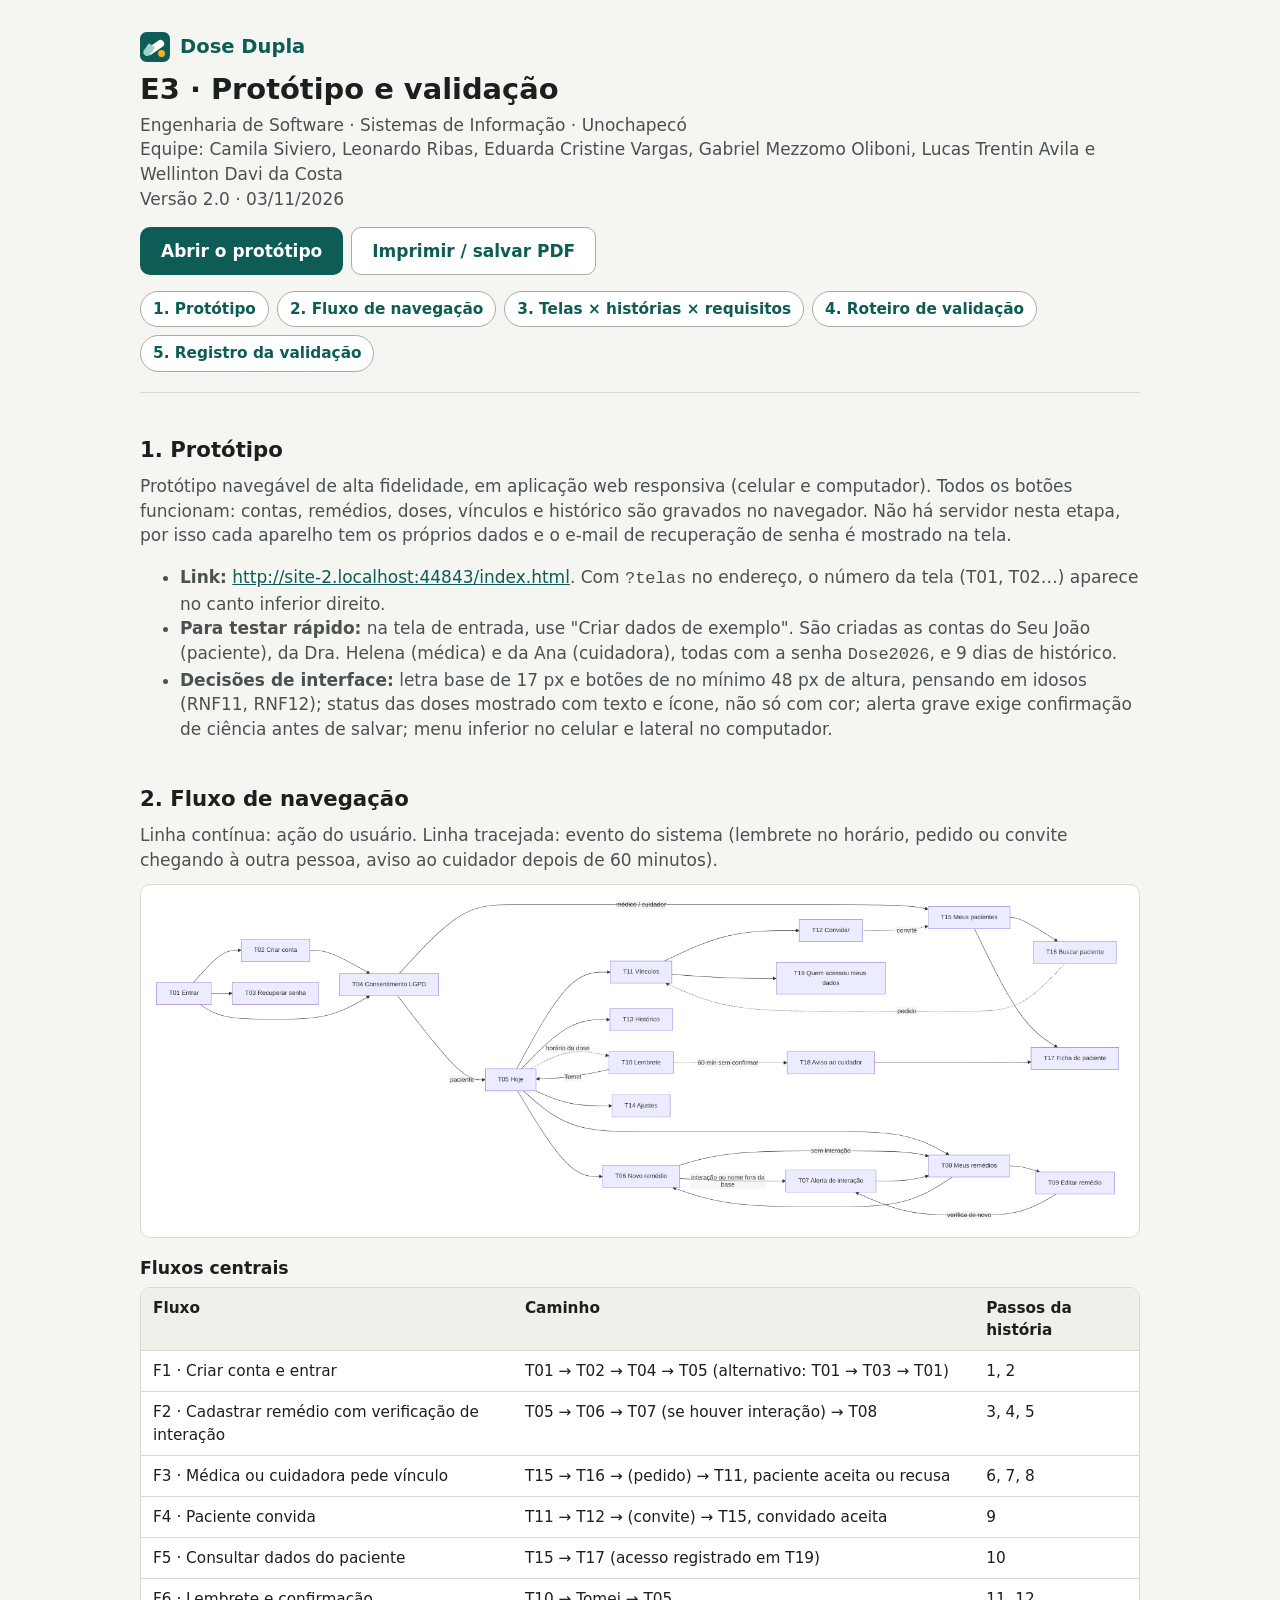
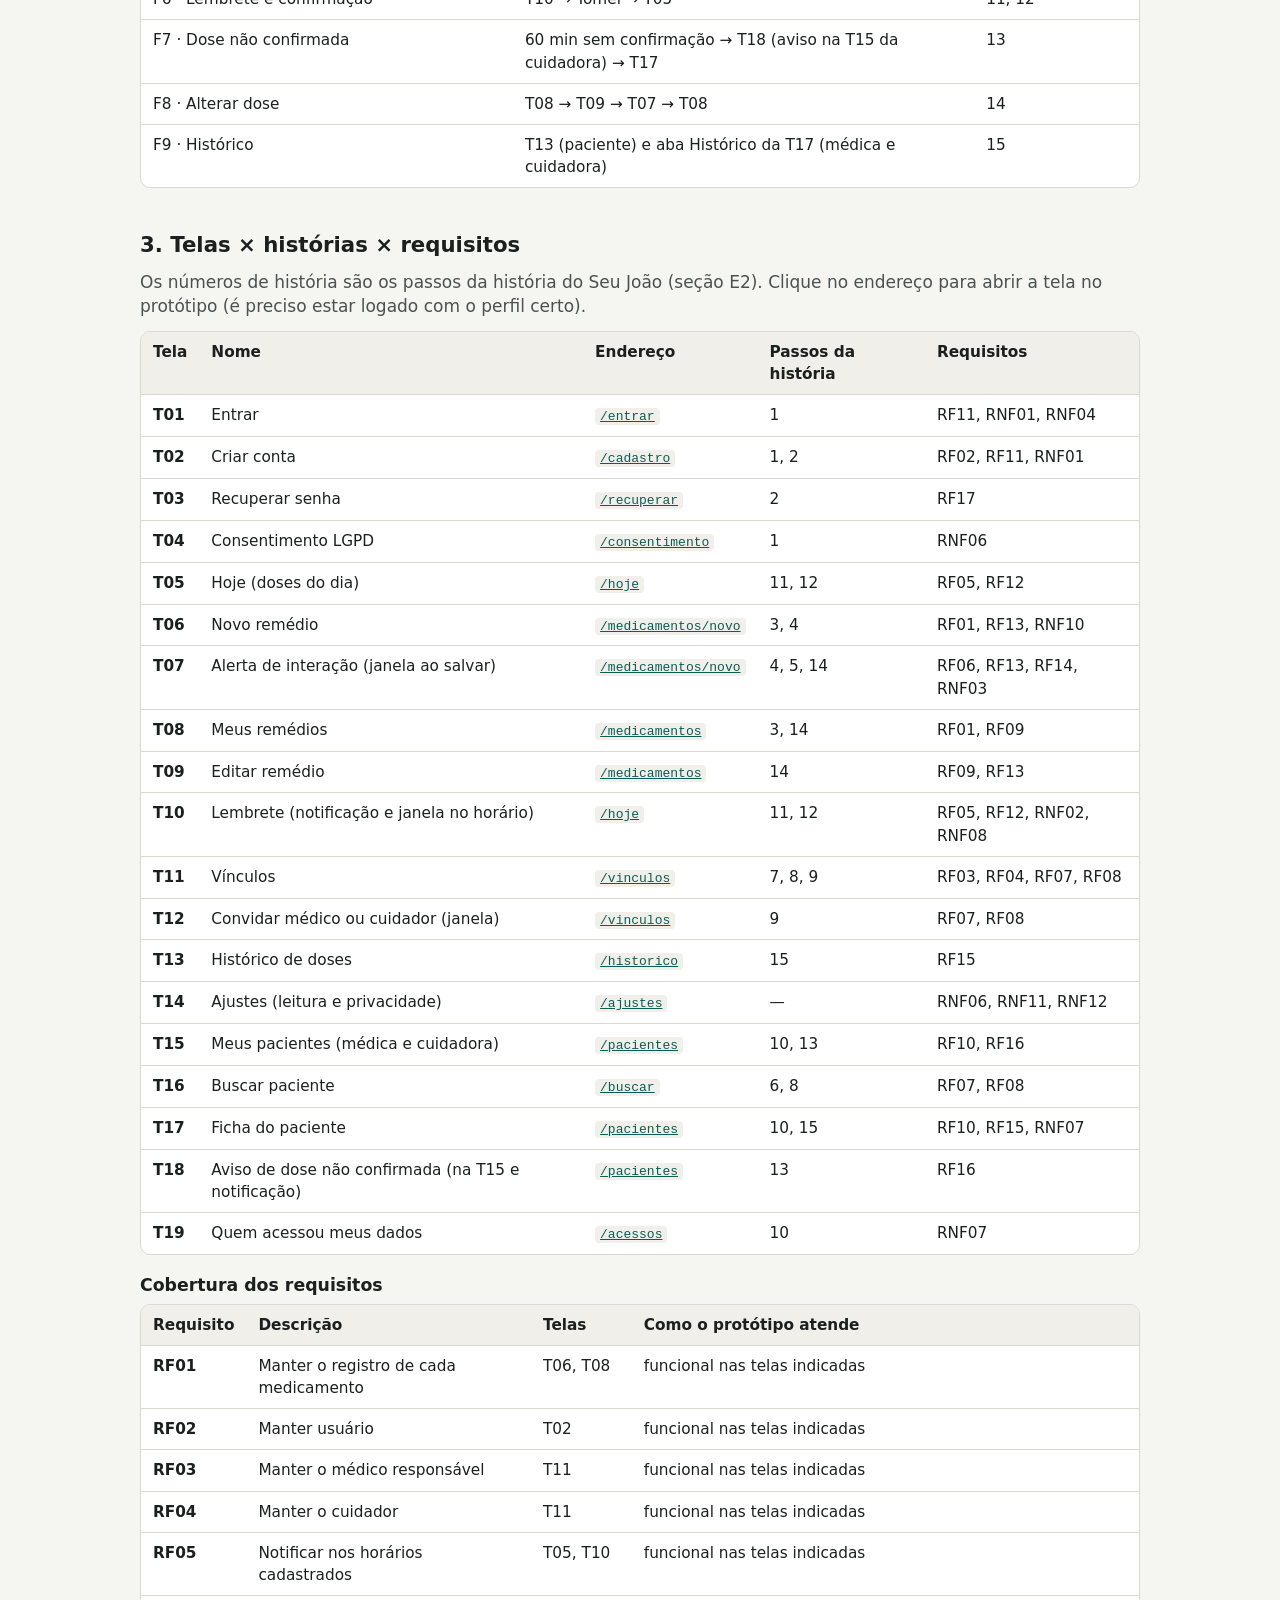
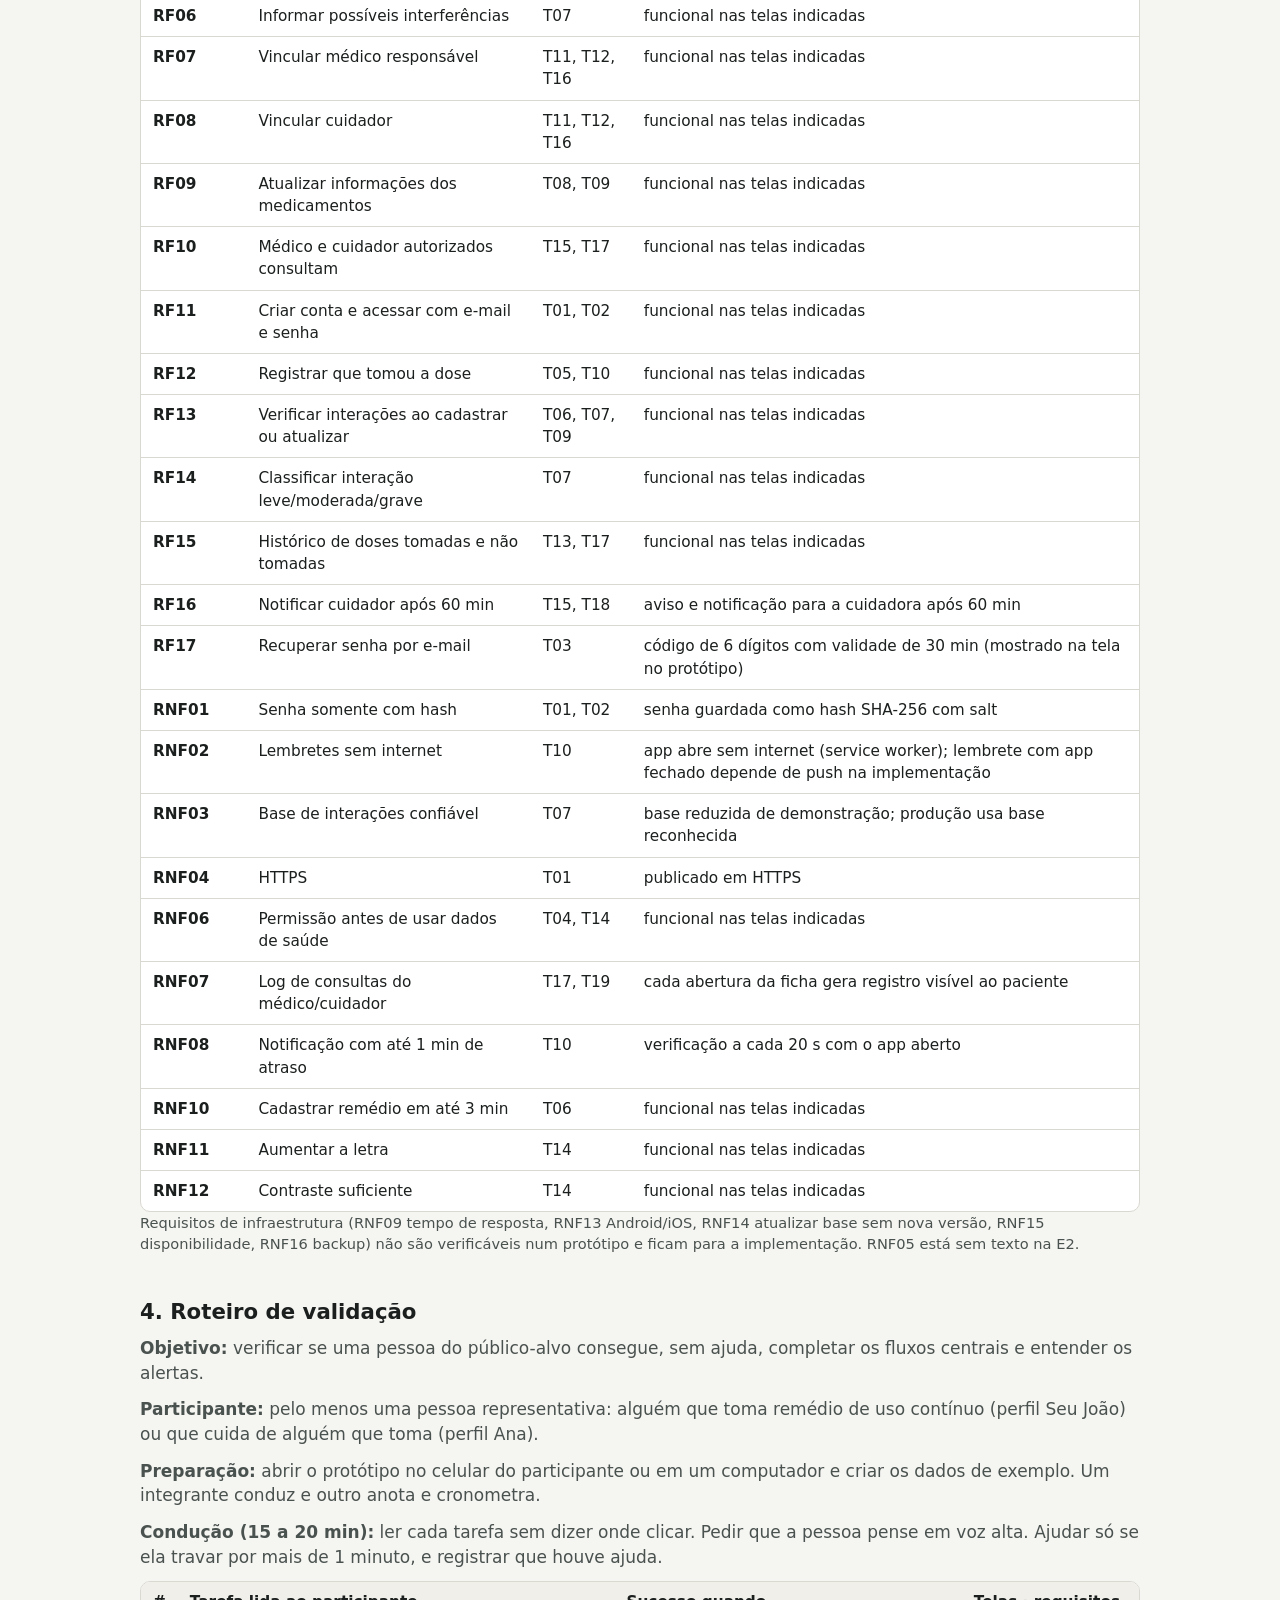
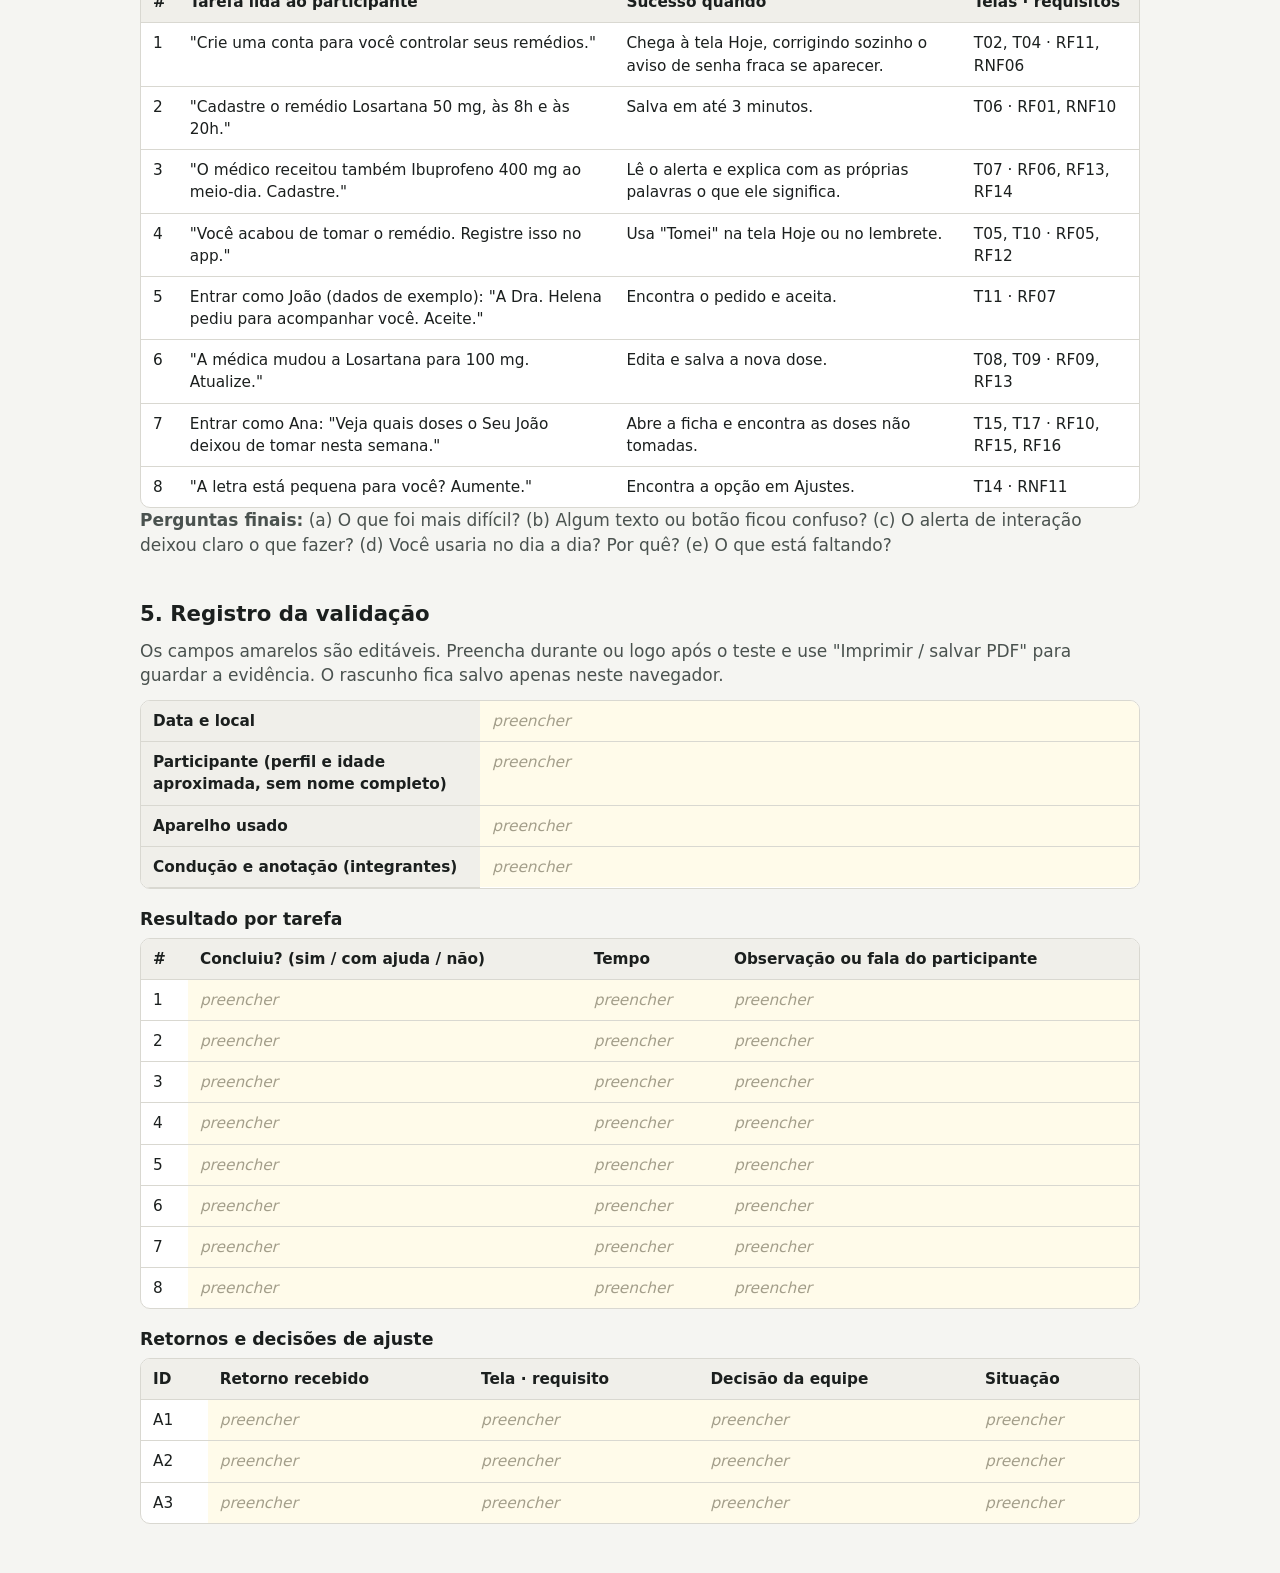
==== e3.html @ 2ed24912 "Protótipo Dose Dupla (E3): app, página da E3 e fluxo Co-Authored-By: Claude Opus 5.5 <noreply@anthro" ====
<!DOCTYPE html>
<html lang="pt-BR">
<head>
<meta charset="utf-8">
<meta name="viewport" content="width=device-width, initial-scale=1">
<title>Dose Dupla · E3 Protótipo e validação</title>
<link rel="icon" href="icon.svg" type="image/svg+xml">
<link rel="stylesheet" href="css/app.css">
<style>
body{background:var(--canvas)}
.doc{max-width:1040px;margin:0 auto;padding:32px 20px 64px}
.doc header{border-bottom:1px solid var(--border);padding-bottom:20px;margin-bottom:8px}
.doc h1{font-size:1.7rem;margin:10px 0 6px}
.doc h2{font-size:1.25rem;margin:36px 0 12px;padding-top:8px}
.doc h3{margin:20px 0 8px}
.doc p,.doc li{color:var(--text-2)}
.indice{display:flex;flex-wrap:wrap;gap:8px;margin-top:16px}
.indice a{font-size:.9rem;font-weight:650;text-decoration:none;border:1px solid var(--border-strong);border-radius:999px;padding:6px 12px;background:var(--surface)}
.tbl{width:100%;overflow-x:auto;border:1px solid var(--border);border-radius:var(--r2);background:var(--surface)}
table{border-collapse:collapse;width:100%;font-size:.9rem;min-width:640px}
th,td{border-bottom:1px solid var(--border);padding:9px 12px;text-align:left;vertical-align:top}
th{background:var(--surface-2);font-weight:700;color:var(--text)}
tr:last-child td{border-bottom:0}
td code{font-size:.85em;background:var(--surface-2);padding:1px 5px;border-radius:4px}
td[contenteditable]{background:#fffbea;min-width:110px}
td[contenteditable]:empty::before{content:"preencher";color:#a39e8a;font-style:italic}
.fluxo{background:#fff;border:1px solid var(--border);border-radius:var(--r2);padding:12px;overflow-x:auto}
.fluxo img{width:100%;min-width:900px;display:block}
.acoes{display:flex;gap:8px;flex-wrap:wrap;margin-top:16px}
@media print{.acoes,.indice,.naoimp{display:none!important}.doc{padding:0}h2{break-before:page}h2:first-of-type{break-before:auto}td[contenteditable]{background:none}td[contenteditable]:empty::before{content:""}.tbl{overflow:visible;border:0}table{min-width:0}}
</style>
</head>
<body>
<div class="doc">
<header>
  <div class="marca"><img src="icon.svg" alt="" width="30" height="30">Dose Dupla</div>
  <h1>E3 · Protótipo e validação</h1>
  <p>Engenharia de Software · Sistemas de Informação · Unochapecó<br>
  Equipe: Camila Siviero, Leonardo Ribas, Eduarda Cristine Vargas, Gabriel Mezzomo Oliboni, Lucas Trentin Avila e Wellinton Davi da Costa<br>
  Versão 2.0 · 03/11/2026</p>
  <div class="acoes"><a class="btn btn-primary" href="index.html?telas#/entrar">Abrir o protótipo</a><button class="btn btn-secondary" onclick="window.print()">Imprimir / salvar PDF</button></div>
  <nav class="indice" aria-label="Seções"><a href="#prototipo">1. Protótipo</a><a href="#fluxo">2. Fluxo de navegação</a><a href="#telas">3. Telas × histórias × requisitos</a><a href="#roteiro">4. Roteiro de validação</a><a href="#registro">5. Registro da validação</a></nav>
</header>

<h2 id="prototipo">1. Protótipo</h2>
<p>Protótipo navegável de alta fidelidade, em aplicação web responsiva (celular e computador). Todos os botões funcionam: contas, remédios, doses, vínculos e histórico são gravados no navegador. Não há servidor nesta etapa, por isso cada aparelho tem os próprios dados e o e-mail de recuperação de senha é mostrado na tela.</p>
<ul>
  <li><b>Link:</b> <a href="index.html?telas#/entrar" id="link-proto">index.html</a>. Com <code>?telas</code> no endereço, o número da tela (T01, T02…) aparece no canto inferior direito.</li>
  <li><b>Para testar rápido:</b> na tela de entrada, use "Criar dados de exemplo". São criadas as contas do Seu João (paciente), da Dra. Helena (médica) e da Ana (cuidadora), todas com a senha <code>Dose2026</code>, e 9 dias de histórico.</li>
  <li><b>Decisões de interface:</b> letra base de 17 px e botões de no mínimo 48 px de altura, pensando em idosos (RNF11, RNF12); status das doses mostrado com texto e ícone, não só com cor; alerta grave exige confirmação de ciência antes de salvar; menu inferior no celular e lateral no computador.</li>
</ul>

<h2 id="fluxo">2. Fluxo de navegação</h2>
<p>Linha contínua: ação do usuário. Linha tracejada: evento do sistema (lembrete no horário, pedido ou convite chegando à outra pessoa, aviso ao cuidador depois de 60 minutos).</p>
<div class="fluxo"><img src="fluxo.png" alt="Diagrama de navegação entre as telas T01 a T19 do Dose Dupla"></div>
<h3>Fluxos centrais</h3>
<div class="tbl"><table>
<tr><th>Fluxo</th><th>Caminho</th><th>Passos da história</th></tr>
<tr><td>F1 · Criar conta e entrar</td><td>T01 → T02 → T04 → T05 (alternativo: T01 → T03 → T01)</td><td>1, 2</td></tr>
<tr><td>F2 · Cadastrar remédio com verificação de interação</td><td>T05 → T06 → T07 (se houver interação) → T08</td><td>3, 4, 5</td></tr>
<tr><td>F3 · Médica ou cuidadora pede vínculo</td><td>T15 → T16 → (pedido) → T11, paciente aceita ou recusa</td><td>6, 7, 8</td></tr>
<tr><td>F4 · Paciente convida</td><td>T11 → T12 → (convite) → T15, convidado aceita</td><td>9</td></tr>
<tr><td>F5 · Consultar dados do paciente</td><td>T15 → T17 (acesso registrado em T19)</td><td>10</td></tr>
<tr><td>F6 · Lembrete e confirmação</td><td>T10 → Tomei → T05</td><td>11, 12</td></tr>
<tr><td>F7 · Dose não confirmada</td><td>60 min sem confirmação → T18 (aviso na T15 da cuidadora) → T17</td><td>13</td></tr>
<tr><td>F8 · Alterar dose</td><td>T08 → T09 → T07 → T08</td><td>14</td></tr>
<tr><td>F9 · Histórico</td><td>T13 (paciente) e aba Histórico da T17 (médica e cuidadora)</td><td>15</td></tr>
</table></div>

<h2 id="telas">3. Telas × histórias × requisitos</h2>
<p>Os números de história são os passos da história do Seu João (seção E2). Clique no endereço para abrir a tela no protótipo (é preciso estar logado com o perfil certo).</p>
<div class="tbl"><table id="tab-telas"></table></div>
<h3>Cobertura dos requisitos</h3>
<div class="tbl"><table id="tab-req"></table></div>
<p class="small">Requisitos de infraestrutura (RNF09 tempo de resposta, RNF13 Android/iOS, RNF14 atualizar base sem nova versão, RNF15 disponibilidade, RNF16 backup) não são verificáveis num protótipo e ficam para a implementação. RNF05 está sem texto na E2.</p>

<h2 id="roteiro">4. Roteiro de validação</h2>
<p><b>Objetivo:</b> verificar se uma pessoa do público-alvo consegue, sem ajuda, completar os fluxos centrais e entender os alertas.</p>
<p><b>Participante:</b> pelo menos uma pessoa representativa: alguém que toma remédio de uso contínuo (perfil Seu João) ou que cuida de alguém que toma (perfil Ana).</p>
<p><b>Preparação:</b> abrir o protótipo no celular do participante ou em um computador e criar os dados de exemplo. Um integrante conduz e outro anota e cronometra.</p>
<p><b>Condução (15 a 20 min):</b> ler cada tarefa sem dizer onde clicar. Pedir que a pessoa pense em voz alta. Ajudar só se ela travar por mais de 1 minuto, e registrar que houve ajuda.</p>
<div class="tbl"><table>
<tr><th>#</th><th>Tarefa lida ao participante</th><th>Sucesso quando</th><th>Telas · requisitos</th></tr>
<tr><td>1</td><td>"Crie uma conta para você controlar seus remédios."</td><td>Chega à tela Hoje, corrigindo sozinho o aviso de senha fraca se aparecer.</td><td>T02, T04 · RF11, RNF06</td></tr>
<tr><td>2</td><td>"Cadastre o remédio Losartana 50 mg, às 8h e às 20h."</td><td>Salva em até 3 minutos.</td><td>T06 · RF01, RNF10</td></tr>
<tr><td>3</td><td>"O médico receitou também Ibuprofeno 400 mg ao meio-dia. Cadastre."</td><td>Lê o alerta e explica com as próprias palavras o que ele significa.</td><td>T07 · RF06, RF13, RF14</td></tr>
<tr><td>4</td><td>"Você acabou de tomar o remédio. Registre isso no app."</td><td>Usa "Tomei" na tela Hoje ou no lembrete.</td><td>T05, T10 · RF05, RF12</td></tr>
<tr><td>5</td><td>Entrar como João (dados de exemplo): "A Dra. Helena pediu para acompanhar você. Aceite."</td><td>Encontra o pedido e aceita.</td><td>T11 · RF07</td></tr>
<tr><td>6</td><td>"A médica mudou a Losartana para 100 mg. Atualize."</td><td>Edita e salva a nova dose.</td><td>T08, T09 · RF09, RF13</td></tr>
<tr><td>7</td><td>Entrar como Ana: "Veja quais doses o Seu João deixou de tomar nesta semana."</td><td>Abre a ficha e encontra as doses não tomadas.</td><td>T15, T17 · RF10, RF15, RF16</td></tr>
<tr><td>8</td><td>"A letra está pequena para você? Aumente."</td><td>Encontra a opção em Ajustes.</td><td>T14 · RNF11</td></tr>
</table></div>
<p><b>Perguntas finais:</b> (a) O que foi mais difícil? (b) Algum texto ou botão ficou confuso? (c) O alerta de interação deixou claro o que fazer? (d) Você usaria no dia a dia? Por quê? (e) O que está faltando?</p>

<h2 id="registro">5. Registro da validação</h2>
<p class="naoimp">Os campos amarelos são editáveis. Preencha durante ou logo após o teste e use "Imprimir / salvar PDF" para guardar a evidência. O rascunho fica salvo apenas neste navegador.</p>
<div class="tbl"><table>
<tr><th style="width:34%">Data e local</th><td contenteditable data-k="data"></td></tr>
<tr><th>Participante (perfil e idade aproximada, sem nome completo)</th><td contenteditable data-k="part"></td></tr>
<tr><th>Aparelho usado</th><td contenteditable data-k="disp"></td></tr>
<tr><th>Condução e anotação (integrantes)</th><td contenteditable data-k="cond"></td></tr>
</table></div>
<h3>Resultado por tarefa</h3>
<div class="tbl"><table id="tab-res"></table></div>
<h3>Retornos e decisões de ajuste</h3>
<div class="tbl"><table>
<tr><th>ID</th><th>Retorno recebido</th><th>Tela · requisito</th><th>Decisão da equipe</th><th>Situação</th></tr>
<tr><td>A1</td><td contenteditable data-k="a1a"></td><td contenteditable data-k="a1b"></td><td contenteditable data-k="a1c"></td><td contenteditable data-k="a1d"></td></tr>
<tr><td>A2</td><td contenteditable data-k="a2a"></td><td contenteditable data-k="a2b"></td><td contenteditable data-k="a2c"></td><td contenteditable data-k="a2d"></td></tr>
<tr><td>A3</td><td contenteditable data-k="a3a"></td><td contenteditable data-k="a3b"></td><td contenteditable data-k="a3c"></td><td contenteditable data-k="a3d"></td></tr>
</table></div>
</div>
<script>
const TELAS=[
["T01","Entrar","/entrar","1","RF11, RNF01, RNF04"],
["T02","Criar conta","/cadastro","1, 2","RF02, RF11, RNF01"],
["T03","Recuperar senha","/recuperar","2","RF17"],
["T04","Consentimento LGPD","/consentimento","1","RNF06"],
["T05","Hoje (doses do dia)","/hoje","11, 12","RF05, RF12"],
["T06","Novo remédio","/medicamentos/novo","3, 4","RF01, RF13, RNF10"],
["T07","Alerta de interação (janela ao salvar)","/medicamentos/novo","4, 5, 14","RF06, RF13, RF14, RNF03"],
["T08","Meus remédios","/medicamentos","3, 14","RF01, RF09"],
["T09","Editar remédio","/medicamentos","14","RF09, RF13"],
["T10","Lembrete (notificação e janela no horário)","/hoje","11, 12","RF05, RF12, RNF02, RNF08"],
["T11","Vínculos","/vinculos","7, 8, 9","RF03, RF04, RF07, RF08"],
["T12","Convidar médico ou cuidador (janela)","/vinculos","9","RF07, RF08"],
["T13","Histórico de doses","/historico","15","RF15"],
["T14","Ajustes (leitura e privacidade)","/ajustes","—","RNF06, RNF11, RNF12"],
["T15","Meus pacientes (médica e cuidadora)","/pacientes","10, 13","RF10, RF16"],
["T16","Buscar paciente","/buscar","6, 8","RF07, RF08"],
["T17","Ficha do paciente","/pacientes","10, 15","RF10, RF15, RNF07"],
["T18","Aviso de dose não confirmada (na T15 e notificação)","/pacientes","13","RF16"],
["T19","Quem acessou meus dados","/acessos","10","RNF07"]];
const REQ={RF01:"Manter o registro de cada medicamento",RF02:"Manter usuário",RF03:"Manter o médico responsável",RF04:"Manter o cuidador",RF05:"Notificar nos horários cadastrados",RF06:"Informar possíveis interferências",RF07:"Vincular médico responsável",RF08:"Vincular cuidador",RF09:"Atualizar informações dos medicamentos",RF10:"Médico e cuidador autorizados consultam",RF11:"Criar conta e acessar com e-mail e senha",RF12:"Registrar que tomou a dose",RF13:"Verificar interações ao cadastrar ou atualizar",RF14:"Classificar interação leve/moderada/grave",RF15:"Histórico de doses tomadas e não tomadas",RF16:"Notificar cuidador após 60 min",RF17:"Recuperar senha por e-mail",RNF01:"Senha somente com hash",RNF02:"Lembretes sem internet",RNF03:"Base de interações confiável",RNF04:"HTTPS",RNF06:"Permissão antes de usar dados de saúde",RNF07:"Log de consultas do médico/cuidador",RNF08:"Notificação com até 1 min de atraso",RNF10:"Cadastrar remédio em até 3 min",RNF11:"Aumentar a letra",RNF12:"Contraste suficiente"};
const COMO={RNF01:"senha guardada como hash SHA-256 com salt",RNF02:"app abre sem internet (service worker); lembrete com app fechado depende de push na implementação",RNF03:"base reduzida de demonstração; produção usa base reconhecida",RNF04:"publicado em HTTPS",RNF08:"verificação a cada 20 s com o app aberto",RF17:"código de 6 dígitos com validade de 30 min (mostrado na tela no protótipo)",RF16:"aviso e notificação para a cuidadora após 60 min",RNF07:"cada abertura da ficha gera registro visível ao paciente"};
document.getElementById("tab-telas").innerHTML="<tr><th>Tela</th><th>Nome</th><th>Endereço</th><th>Passos da história</th><th>Requisitos</th></tr>"+TELAS.map(t=>`<tr><td><b>${t[0]}</b></td><td>${t[1]}</td><td><a href="index.html?telas#${t[2]}"><code>${t[2]}</code></a></td><td>${t[3]}</td><td>${t[4]}</td></tr>`).join("");
document.getElementById("tab-req").innerHTML="<tr><th>Requisito</th><th>Descrição</th><th>Telas</th><th>Como o protótipo atende</th></tr>"+Object.keys(REQ).map(r=>{const ts=TELAS.filter(t=>t[4].split(", ").includes(r)).map(t=>t[0]);return `<tr><td><b>${r}</b></td><td>${REQ[r]}</td><td>${ts.join(", ")}</td><td>${COMO[r]||"funcional nas telas indicadas"}</td></tr>`}).join("");
document.getElementById("tab-res").innerHTML="<tr><th>#</th><th>Concluiu? (sim / com ajuda / não)</th><th>Tempo</th><th>Observação ou fala do participante</th></tr>"+[1,2,3,4,5,6,7,8].map(i=>`<tr><td>${i}</td><td contenteditable data-k="r${i}a"></td><td contenteditable data-k="r${i}b"></td><td contenteditable data-k="r${i}c"></td></tr>`).join("");
document.getElementById("link-proto").textContent=new URL("index.html",location.href).href.replace(/^file:.*/,"index.html");
document.querySelectorAll("td[contenteditable]").forEach(td=>{
  try{const v=localStorage.getItem("dd-e3-"+td.dataset.k);if(v)td.textContent=v;}catch(e){}
  td.addEventListener("input",()=>{try{localStorage.setItem("dd-e3-"+td.dataset.k,td.textContent);}catch(e){}});
});
</script>
</body>
</html>
---- css/app.css ----
/* Dose Dupla — tokens e componentes
   Direção visual: confiável, calma, legível. Evitar: infantil, clínica fria, chamativa.
   Público inclui idosos: texto base grande, alvos de toque >= 48px, contraste AA. */
:root{
  --canvas:#f5f5f2; --surface:#ffffff; --surface-2:#f0efea;
  --text:#1b1f1e; --text-2:#4a524f; --text-muted:#6b7370; --text-inverse:#ffffff;
  --border:#d9d8d1; --border-strong:#a9aca6;
  --brand:#0d5c55; --brand-hover:#0a4a44; --brand-soft:#e3efec;
  --success:#1d6b3a; --success-bg:#e4f2e8;
  --warning:#8a5a00; --warning-bg:#fbf0d5;
  --danger:#a8261d; --danger-bg:#fbe6e3;
  --info:#1f4f7a; --info-bg:#e5eef6;
  --sev-leve:#7a5d00; --sev-leve-bg:#fbf3d0;
  --sev-mod:#9a4a05; --sev-mod-bg:#fde8d6;
  --sev-grave:#a8261d; --sev-grave-bg:#fbe3e0;
  --s1:4px; --s2:8px; --s3:12px; --s4:16px; --s5:24px; --s6:32px; --s7:48px;
  --r1:6px; --r2:10px; --r3:14px;
  --sh1:0 1px 2px rgba(20,30,28,.06); --sh2:0 8px 28px rgba(20,30,28,.18);
  --fs:17px; --escala:1;
  --font:"Segoe UI",system-ui,-apple-system,Roboto,"Helvetica Neue",Arial,sans-serif;
  --z-nav:20; --z-modal:50; --z-toast:60;
}
html{font-size:calc(var(--fs) * var(--escala))}
html.contraste{--text-2:#1b1f1e;--text-muted:#2f3533;--border:#6f736f;--border-strong:#1b1f1e;--brand:#083f3a;--canvas:#fff;--surface-2:#fff}
*{box-sizing:border-box}
body{margin:0;font-family:var(--font);color:var(--text);background:var(--canvas);line-height:1.45;-webkit-font-smoothing:antialiased}
h1,h2,h3{line-height:1.2;margin:0}
[tabindex="-1"]:focus{outline:none}
.linha2{margin-top:4px;display:flex;flex-wrap:wrap;gap:6px;align-items:center}
h1{font-size:1.55rem;font-weight:700}
h2{font-size:1.2rem;font-weight:700}
h3{font-size:1.02rem;font-weight:650}
p{margin:0 0 var(--s3)}
a{color:var(--brand)}
:focus-visible{outline:3px solid #f0b429;outline-offset:2px}
.sr{position:absolute;width:1px;height:1px;overflow:hidden;clip:rect(0 0 0 0)}
.muted{color:var(--text-muted)} .t2{color:var(--text-2)} .small{font-size:.86rem}
.stack>*+*{margin-top:var(--s3)} .row{display:flex;align-items:center;gap:var(--s3)} .grow{flex:1;min-width:0}
.wrap{flex-wrap:wrap}

/* ---------- layout ---------- */
.shell{min-height:100vh;display:flex}
.side{display:none}
.main{flex:1;min-width:0;display:flex;flex-direction:column}
.topbar{position:sticky;top:0;z-index:var(--z-nav);background:var(--surface);border-bottom:1px solid var(--border);display:flex;align-items:center;gap:var(--s2);padding:var(--s2) var(--s4);min-height:60px}
.topbar h1{font-size:1.15rem}
.content{width:100%;max-width:820px;margin:0 auto;padding:var(--s5) var(--s4) 110px}
.bottomnav{position:fixed;bottom:0;left:0;right:0;z-index:var(--z-nav);background:var(--surface);border-top:1px solid var(--border);display:flex;padding-bottom:env(safe-area-inset-bottom)}
.bottomnav a{flex:1;display:flex;flex-direction:column;align-items:center;gap:2px;padding:8px 2px 10px;color:var(--text-muted);text-decoration:none;font-size:.74rem;font-weight:600;min-height:58px;position:relative}
.bottomnav a[aria-current=page]{color:var(--brand)}
.bottomnav svg{width:24px;height:24px}
.side nav svg{width:22px;height:22px;flex-shrink:0}
.bottomnav a[aria-current=page]::before{content:"";position:absolute;top:0;left:25%;right:25%;height:3px;background:var(--brand);border-radius:0 0 3px 3px}
.badge-dot{position:absolute;top:6px;left:calc(50% + 8px);min-width:18px;height:18px;border-radius:9px;background:var(--danger);color:#fff;font-size:.68rem;display:flex;align-items:center;justify-content:center;padding:0 5px}
@media (min-width:900px){
  .side{display:flex;flex-direction:column;width:250px;flex-shrink:0;background:var(--surface);border-right:1px solid var(--border);position:sticky;top:0;height:100vh;padding:var(--s4)}
  .side .marca{padding:var(--s2) var(--s2) var(--s5)}
  .side nav a{display:flex;align-items:center;gap:var(--s3);padding:10px 12px;border-radius:var(--r1);color:var(--text-2);text-decoration:none;font-weight:600;margin-bottom:2px;position:relative}
  .side nav a:hover{background:var(--surface-2)}
  .side nav a[aria-current=page]{background:var(--brand-soft);color:var(--brand)}
  .side nav .badge-dot{position:static;margin-left:auto}
  .side .rodape{margin-top:auto;border-top:1px solid var(--border);padding-top:var(--s3)}
  .bottomnav{display:none}
  .content{padding:var(--s6) var(--s6) var(--s7)}
  .topbar{padding:var(--s3) var(--s6)}
}
.marca{display:flex;align-items:center;gap:10px;font-weight:800;font-size:1.15rem;color:var(--brand)}
.marca svg{width:30px;height:30px}

/* ---------- componentes ---------- */
.btn{display:inline-flex;align-items:center;justify-content:center;gap:8px;min-height:48px;padding:0 20px;border-radius:var(--r2);border:1.5px solid transparent;font:inherit;font-weight:650;font-size:1rem;cursor:pointer;text-decoration:none;white-space:nowrap}
.btn svg{width:20px;height:20px;flex-shrink:0}
.btn-primary{background:var(--brand);color:var(--text-inverse)} .btn-primary:hover{background:var(--brand-hover)}
.btn-secondary{background:var(--surface);color:var(--brand);border-color:var(--border-strong)} .btn-secondary:hover{background:var(--surface-2)}
.btn-ghost{background:transparent;color:var(--brand);padding:0 12px} .btn-ghost:hover{background:var(--surface-2)}
.btn-danger{background:var(--danger);color:#fff}
.btn-danger-outline{background:var(--surface);color:var(--danger);border-color:var(--danger)}
.btn-sm{min-height:40px;padding:0 14px;font-size:.92rem}
.btn-block{width:100%}
.btn:disabled{opacity:.5;cursor:not-allowed}
.btn.carregando{pointer-events:none;opacity:.7}
.icon-btn{width:44px;height:44px;display:inline-flex;align-items:center;justify-content:center;border-radius:var(--r2);border:0;background:transparent;color:var(--text);cursor:pointer}
.icon-btn:hover{background:var(--surface-2)} .icon-btn svg{width:24px;height:24px}

.field{margin-bottom:var(--s4)}
.field label,.label{display:block;font-weight:650;margin-bottom:6px}
.field .hint{font-size:.86rem;color:var(--text-muted);margin-top:4px}
.field .err{font-size:.88rem;color:var(--danger);margin-top:6px;font-weight:600;display:flex;gap:6px;align-items:flex-start}
.field .err svg{width:18px;height:18px;flex-shrink:0;margin-top:1px}
input,select,textarea{width:100%;min-height:48px;padding:10px 12px;font:inherit;font-size:1rem;color:var(--text);background:var(--surface);border:1.5px solid var(--border-strong);border-radius:var(--r1)}
textarea{min-height:80px;resize:vertical}
input:focus,select:focus,textarea:focus{outline:none;border-color:var(--brand);box-shadow:0 0 0 3px var(--brand-soft)}
input[aria-invalid=true]{border-color:var(--danger)}
.radio-group{display:grid;gap:8px}
.radio-card{display:flex;gap:12px;align-items:flex-start;border:1.5px solid var(--border);border-radius:var(--r2);padding:12px 14px;cursor:pointer;background:var(--surface)}
.radio-card input{width:22px;min-height:22px;height:22px;padding:0;margin:1px 0 0;accent-color:var(--brand);flex-shrink:0}
.radio-card:has(input:checked){border-color:var(--brand);background:var(--brand-soft)}
.check{display:flex;gap:10px;align-items:flex-start;cursor:pointer}
.check input{width:22px;min-height:22px;height:22px;padding:0;margin:1px 0 0;accent-color:var(--brand);flex-shrink:0}

.panel{background:var(--surface);border:1px solid var(--border);border-radius:var(--r3);box-shadow:var(--sh1)}
.panel-h{padding:var(--s4) var(--s4) 0;display:flex;align-items:center;justify-content:space-between;gap:var(--s3)}
.panel-b{padding:var(--s4)}
.section{margin-top:var(--s5)}
.section>h2{margin-bottom:var(--s3)}
.list{list-style:none;margin:0;padding:0}
.list>li{display:flex;align-items:center;gap:var(--s3);padding:14px var(--s4);border-top:1px solid var(--border)}
.list>li:first-child{border-top:0}
.list .hora{font-variant-numeric:tabular-nums;font-weight:750;font-size:1.15rem;width:3.4em;flex-shrink:0}
.list a.li-link{display:flex;align-items:center;gap:var(--s3);color:inherit;text-decoration:none;flex:1;min-width:0}
.trunc{overflow:hidden;text-overflow:ellipsis;white-space:nowrap}

.status{display:inline-flex;align-items:center;gap:5px;font-size:.84rem;font-weight:700;border-radius:999px;padding:3px 10px 3px 8px;white-space:nowrap}
.status svg{width:15px;height:15px}
.st-tomada{background:var(--success-bg);color:var(--success)}
.st-pendente{background:var(--surface-2);color:var(--text-2)}
.st-atrasada{background:var(--warning-bg);color:var(--warning)}
.st-nao_tomada{background:var(--danger-bg);color:var(--danger)}
.st-info{background:var(--info-bg);color:var(--info)}
.sev{display:inline-block;font-size:.78rem;font-weight:800;letter-spacing:.04em;text-transform:uppercase;border-radius:var(--r1);padding:3px 8px}
.sev-leve{background:var(--sev-leve-bg);color:var(--sev-leve)} .sev-moderada{background:var(--sev-mod-bg);color:var(--sev-mod)} .sev-grave{background:var(--sev-grave-bg);color:var(--sev-grave)}
.inter{border:1.5px solid var(--border);border-left-width:6px;border-radius:var(--r2);padding:12px 14px}
.inter.leve{border-left-color:var(--sev-leve)} .inter.moderada{border-left-color:var(--sev-mod)} .inter.grave{border-left-color:var(--sev-grave)}

.alert{display:flex;gap:12px;align-items:flex-start;border-radius:var(--r2);padding:12px 14px;font-size:.95rem}
.alert svg{width:22px;height:22px;flex-shrink:0;margin-top:1px}
.alert-info{background:var(--info-bg);color:var(--info)}
.alert-ok{background:var(--success-bg);color:var(--success)}
.alert-warn{background:var(--warning-bg);color:var(--warning)}
.alert-danger{background:var(--danger-bg);color:var(--danger)}
.alert .btn{margin-top:8px}

.proxima{display:flex;align-items:center;gap:var(--s4);padding:var(--s4);border-radius:var(--r3);background:var(--brand);color:var(--text-inverse)}
.proxima .h{font-size:2.2rem;font-weight:800;font-variant-numeric:tabular-nums;line-height:1}
.proxima .btn{background:#fff;color:var(--brand)}
.proxima .btn:hover{background:#eef6f4}
@media (max-width:480px){.proxima{flex-wrap:wrap}.proxima .btn{width:100%}}

.empty{text-align:center;padding:var(--s6) var(--s4);color:var(--text-2)}
.empty svg{width:44px;height:44px;color:var(--text-muted);margin-bottom:var(--s2)}
.empty h3{margin-bottom:6px}

.chips{display:flex;flex-wrap:wrap;gap:8px}
.chip{display:inline-flex;align-items:center;gap:4px;background:var(--brand-soft);color:var(--brand);font-weight:700;border-radius:999px;padding:4px 4px 4px 12px;font-variant-numeric:tabular-nums}
.chip button{width:32px;height:32px;border:0;background:transparent;color:inherit;border-radius:50%;cursor:pointer;display:flex;align-items:center;justify-content:center}
.chip button:hover{background:rgba(13,92,85,.12)} .chip svg{width:16px;height:16px}

.seg{display:inline-flex;border:1.5px solid var(--border-strong);border-radius:var(--r2);overflow:hidden;flex-wrap:wrap}
.seg button{border:0;background:var(--surface);font:inherit;font-weight:650;padding:10px 16px;min-height:46px;cursor:pointer;color:var(--text-2)}
.seg button+button{border-left:1.5px solid var(--border-strong)}
.seg button[aria-pressed=true]{background:var(--brand);color:#fff}

.tabs{display:flex;gap:4px;border-bottom:1px solid var(--border);margin-bottom:var(--s4);overflow-x:auto}
.tabs button{border:0;background:none;font:inherit;font-weight:650;color:var(--text-muted);padding:10px 14px;border-bottom:3px solid transparent;cursor:pointer;white-space:nowrap;min-height:46px}
.tabs button[aria-selected=true]{color:var(--brand);border-bottom-color:var(--brand)}

.kpis{display:grid;grid-template-columns:repeat(3,1fr);gap:1px;background:var(--border);border:1px solid var(--border);border-radius:var(--r3);overflow:hidden}
.kpis div{background:var(--surface);padding:12px 14px}
.kpis b{display:block;font-size:1.4rem;font-variant-numeric:tabular-nums}
.kpis span{font-size:.82rem;color:var(--text-muted)}

.dia{margin-top:var(--s4)}
.dia h3{font-size:.95rem;color:var(--text-2);margin-bottom:6px}

/* auth */
.auth{min-height:100vh;display:grid;place-items:center;padding:var(--s5) var(--s4)}
.auth-box{width:100%;max-width:440px}
.auth-box .marca{justify-content:center;font-size:1.5rem;margin-bottom:6px}
.auth-box .marca svg{width:40px;height:40px}
.auth-sub{text-align:center;color:var(--text-2);margin-bottom:var(--s5)}
.divisor{display:flex;align-items:center;gap:12px;color:var(--text-muted);font-size:.86rem;margin:var(--s4) 0}
.divisor::before,.divisor::after{content:"";flex:1;height:1px;background:var(--border)}
.demo{border:1.5px dashed var(--border-strong);border-radius:var(--r2);padding:var(--s4);margin-top:var(--s5);font-size:.92rem}
.demo code{background:var(--surface-2);padding:1px 6px;border-radius:4px;font-size:.9em}

/* modal / toast */
.modal-bg{position:fixed;inset:0;background:rgba(15,22,20,.5);z-index:var(--z-modal);display:flex;align-items:flex-end;justify-content:center}
.modal{background:var(--surface);width:100%;max-width:560px;max-height:92vh;overflow:auto;border-radius:var(--r3) var(--r3) 0 0;box-shadow:var(--sh2);padding:var(--s5) var(--s4) calc(var(--s4) + env(safe-area-inset-bottom))}
@media (min-width:640px){.modal-bg{align-items:center;padding:var(--s4)}.modal{border-radius:var(--r3);padding:var(--s5)}}
.modal h2{margin-bottom:var(--s3)}
.modal-acoes{display:flex;gap:var(--s2);flex-direction:column-reverse;margin-top:var(--s5)}
@media (min-width:640px){.modal-acoes{flex-direction:row;justify-content:flex-end}}
.toast{position:fixed;left:50%;transform:translateX(-50%);bottom:84px;z-index:var(--z-toast);background:#1b1f1e;color:#fff;padding:12px 16px;border-radius:var(--r2);box-shadow:var(--sh2);display:flex;gap:12px;align-items:center;max-width:calc(100vw - 32px);font-size:.95rem}
.toast button{background:none;border:0;color:#9fe0d6;font:inherit;font-weight:700;cursor:pointer;padding:6px}
@media (min-width:900px){.toast{bottom:32px}}
.tela-id{position:fixed;right:10px;bottom:76px;z-index:5;background:#1b1f1e;color:#fff;font-size:.72rem;font-weight:700;padding:3px 8px;border-radius:4px;opacity:.75}
@media (min-width:900px){.tela-id{bottom:12px}}
@media (prefers-reduced-motion:no-preference){.modal{animation:sobe .18s ease-out}@keyframes sobe{from{transform:translateY(16px);opacity:0}}}
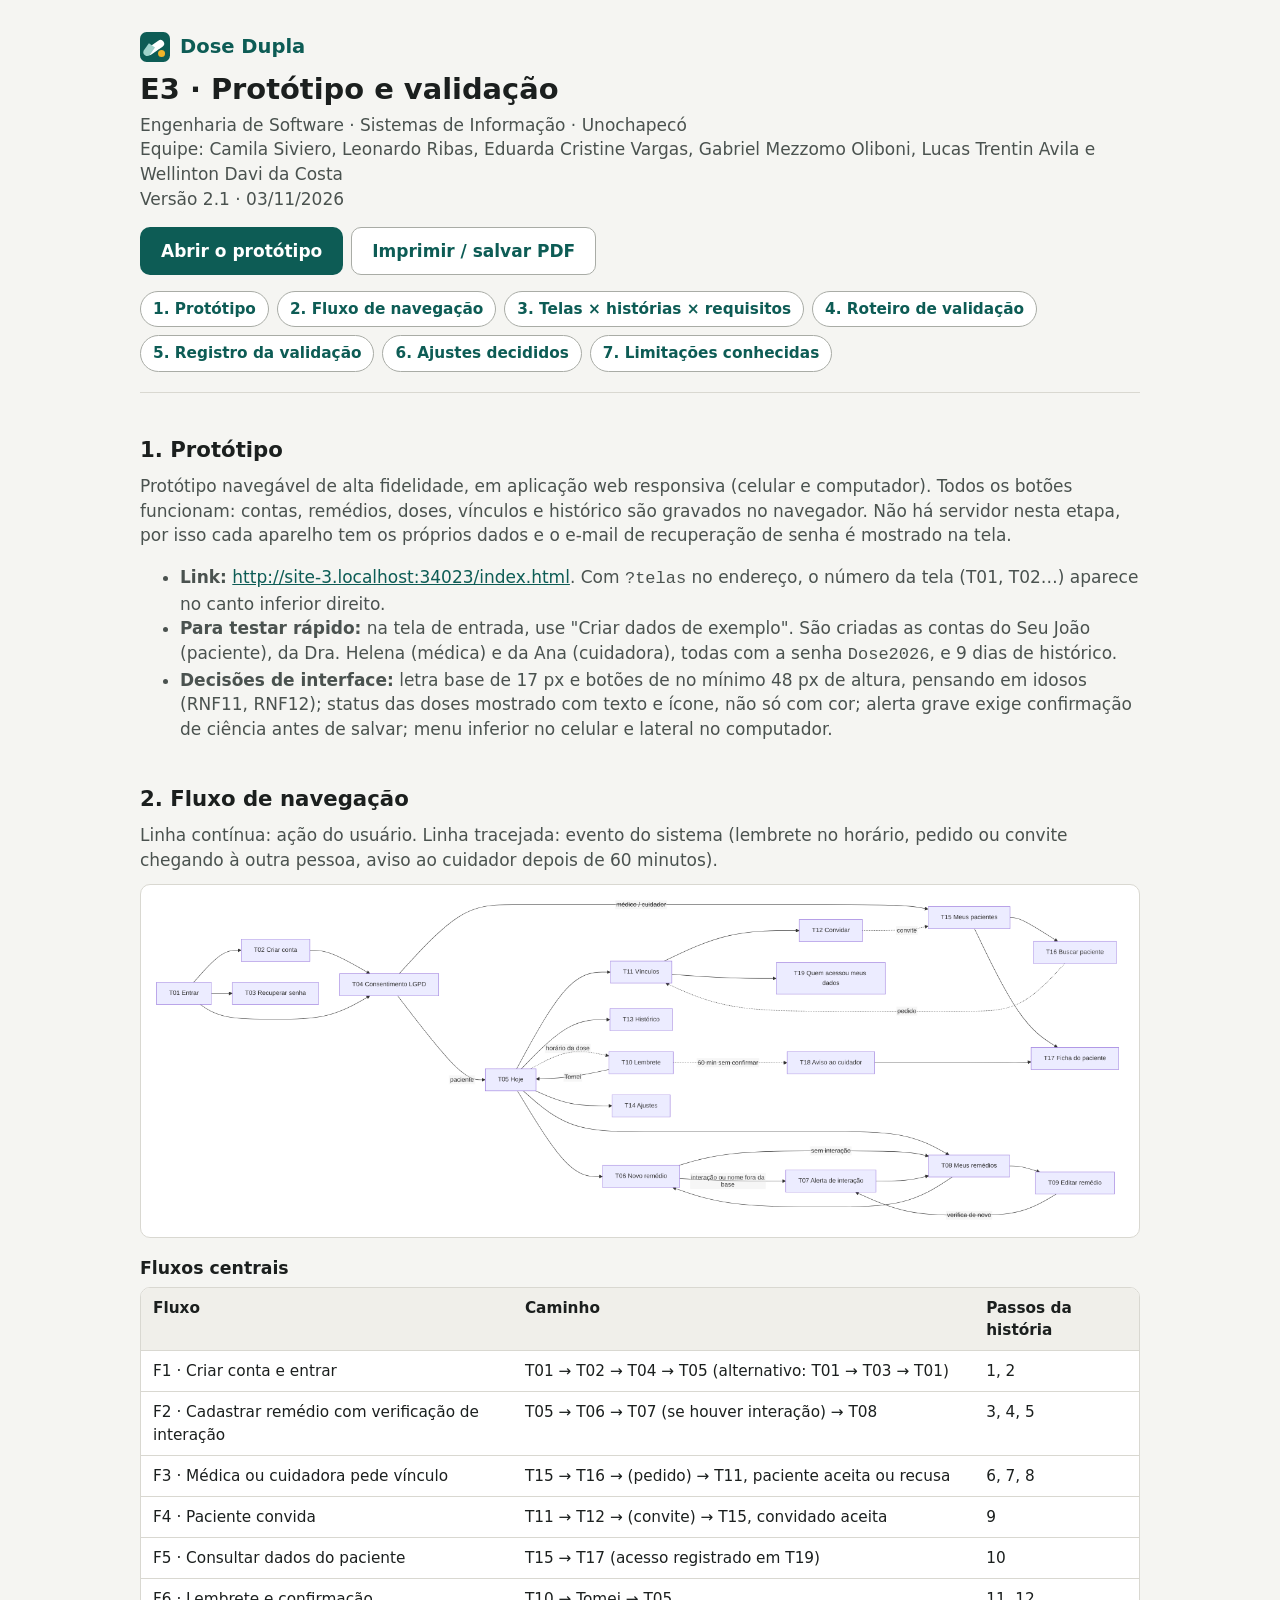
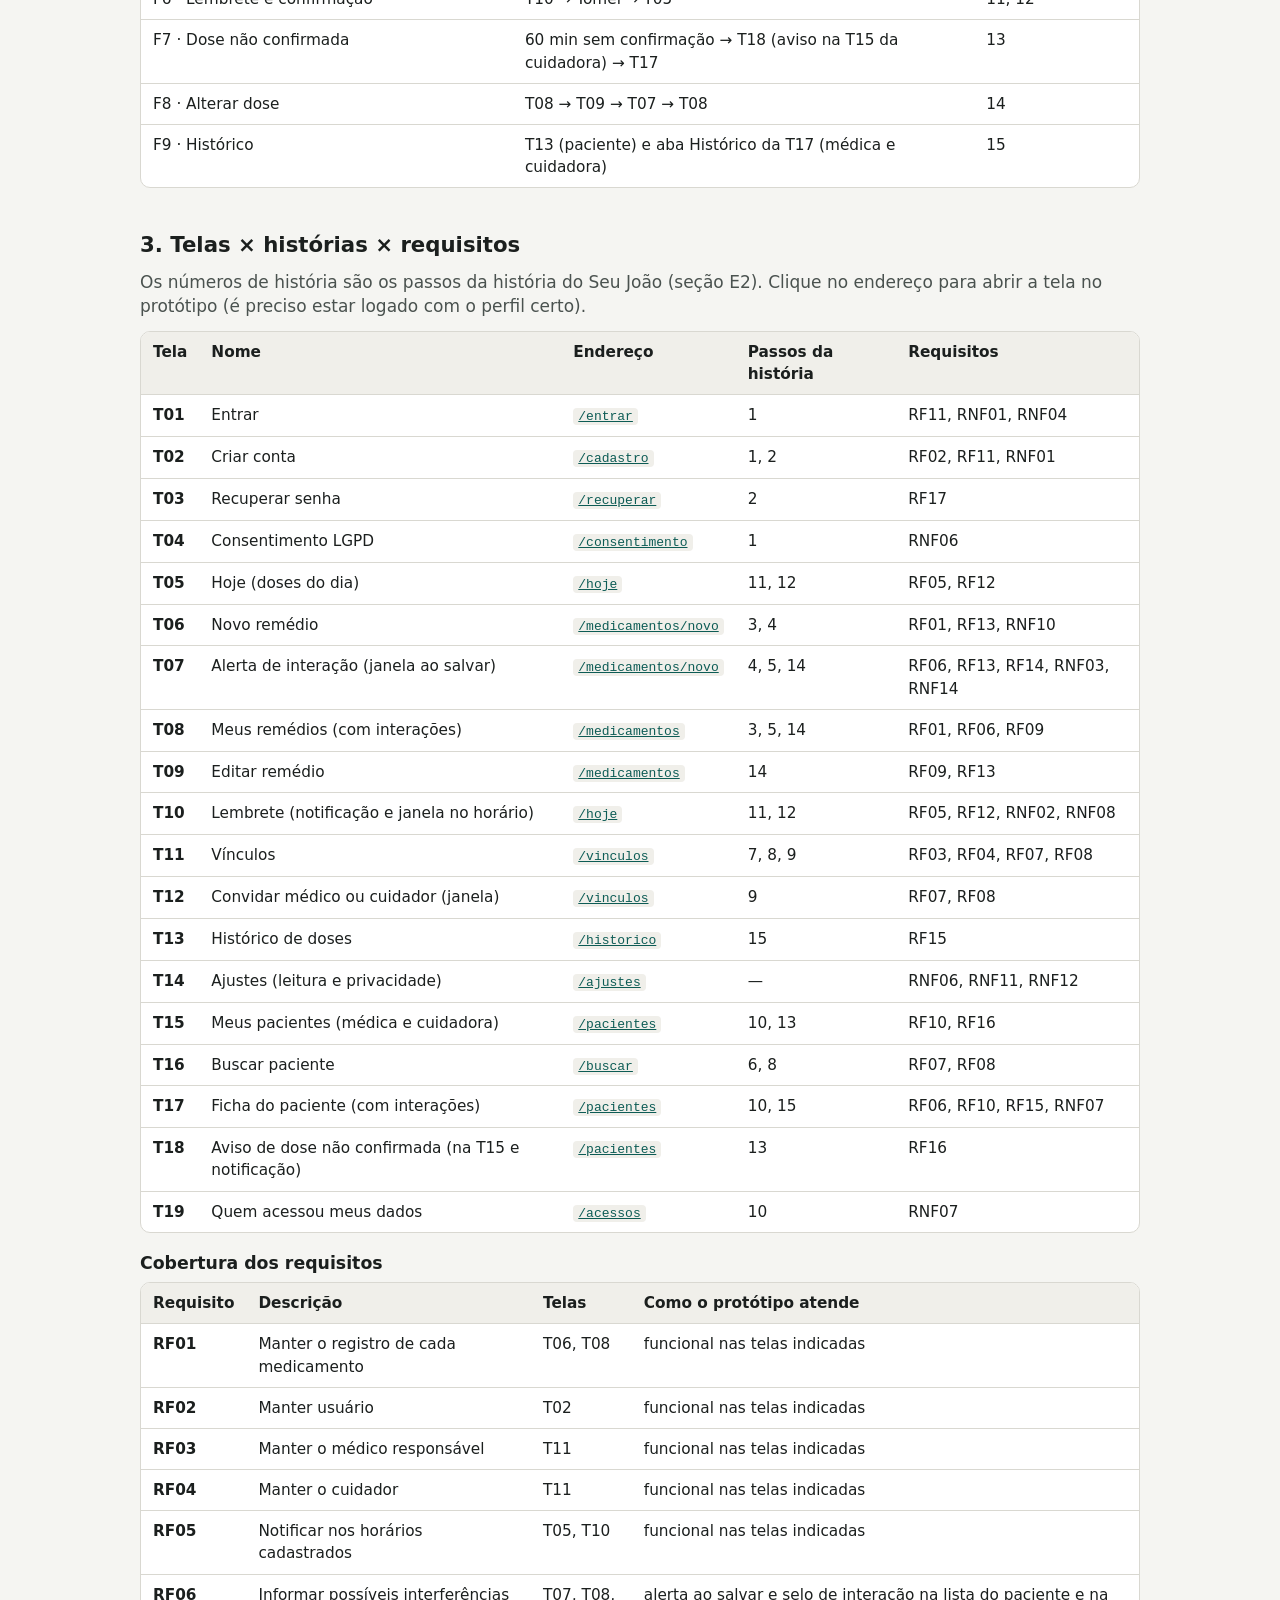
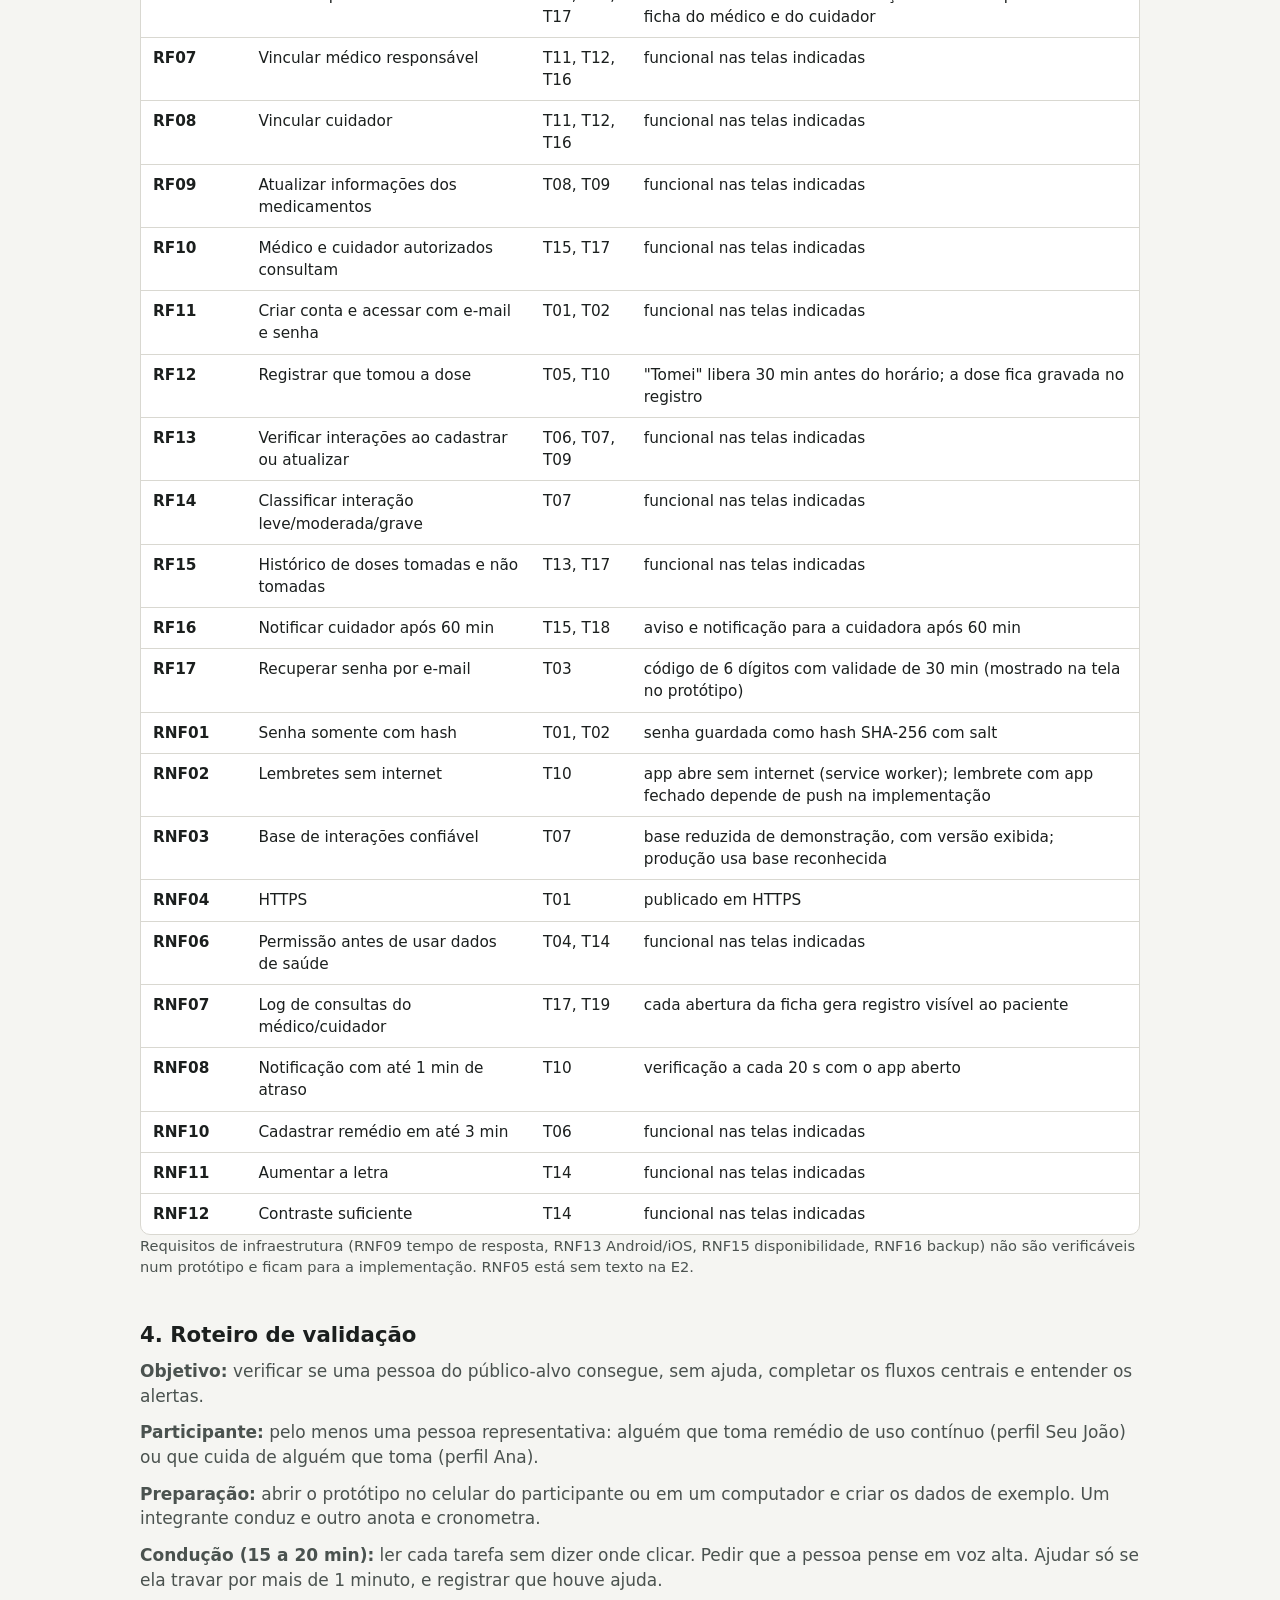
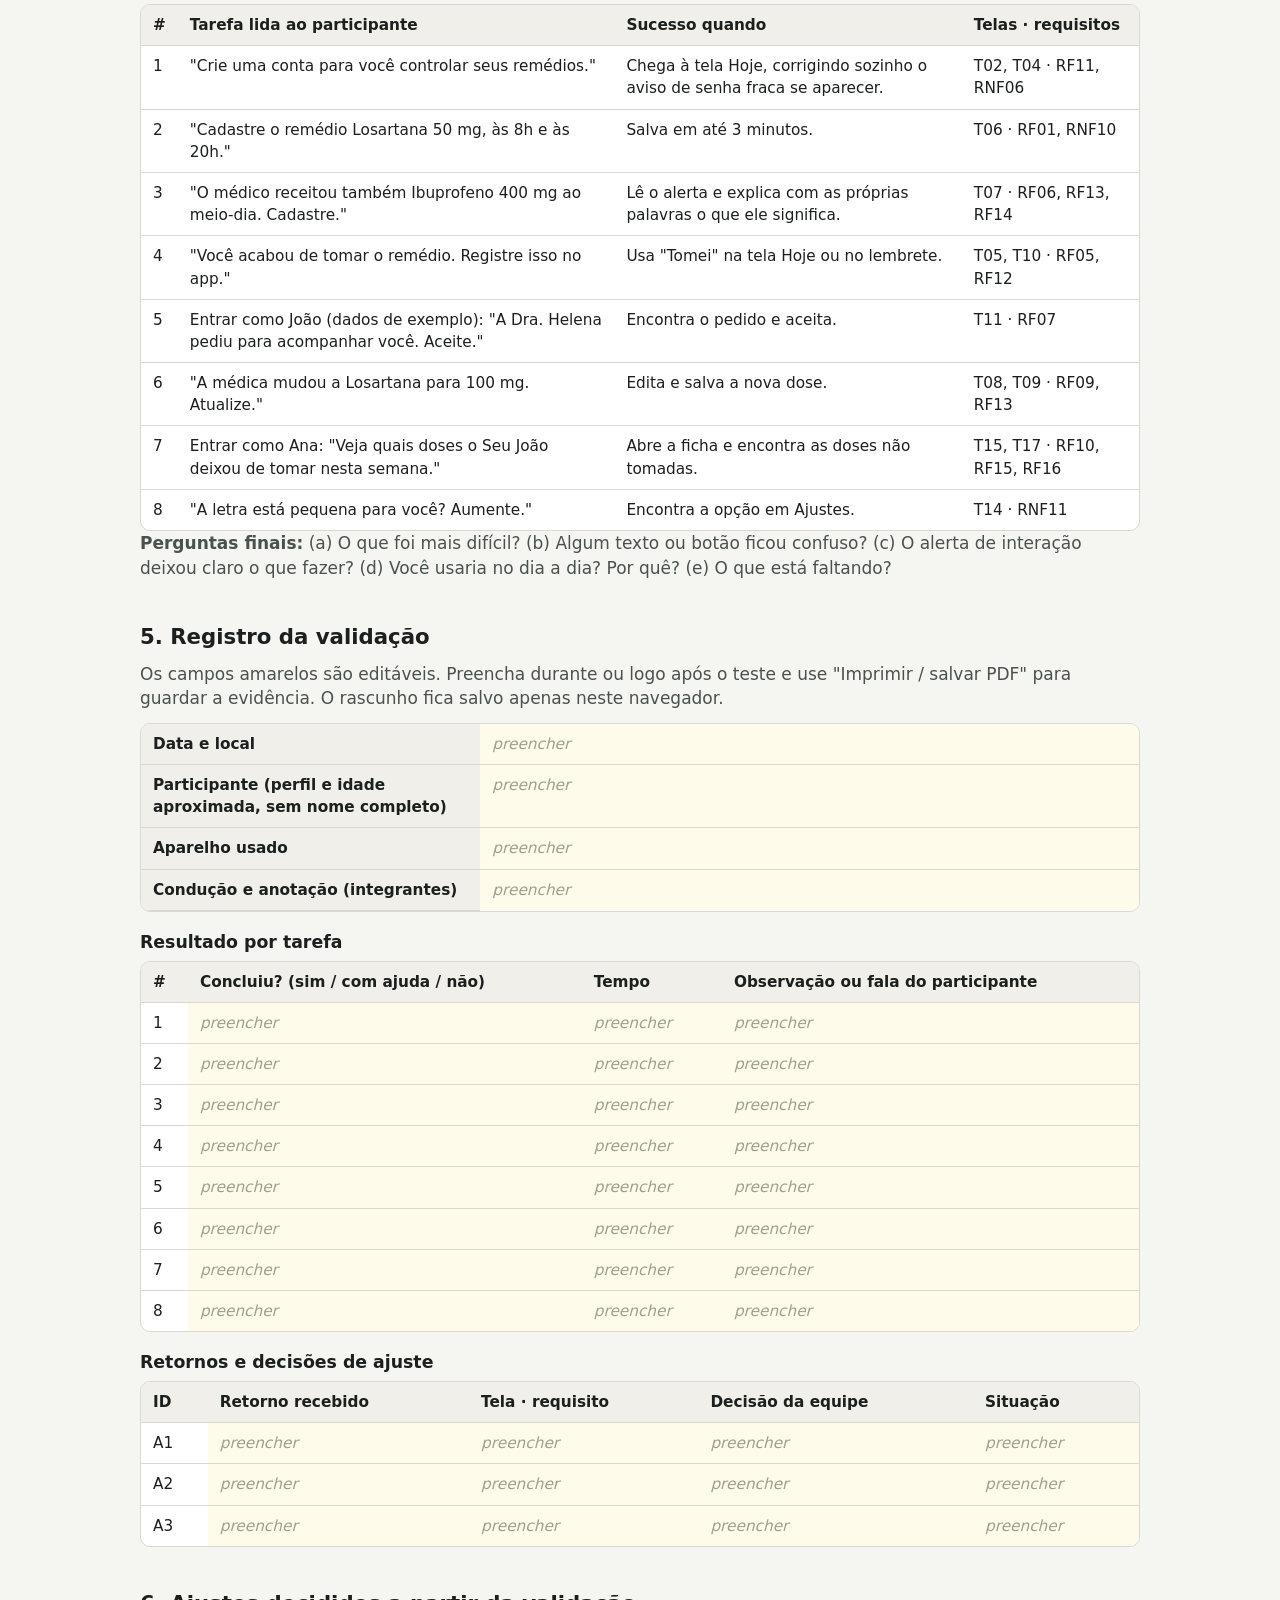
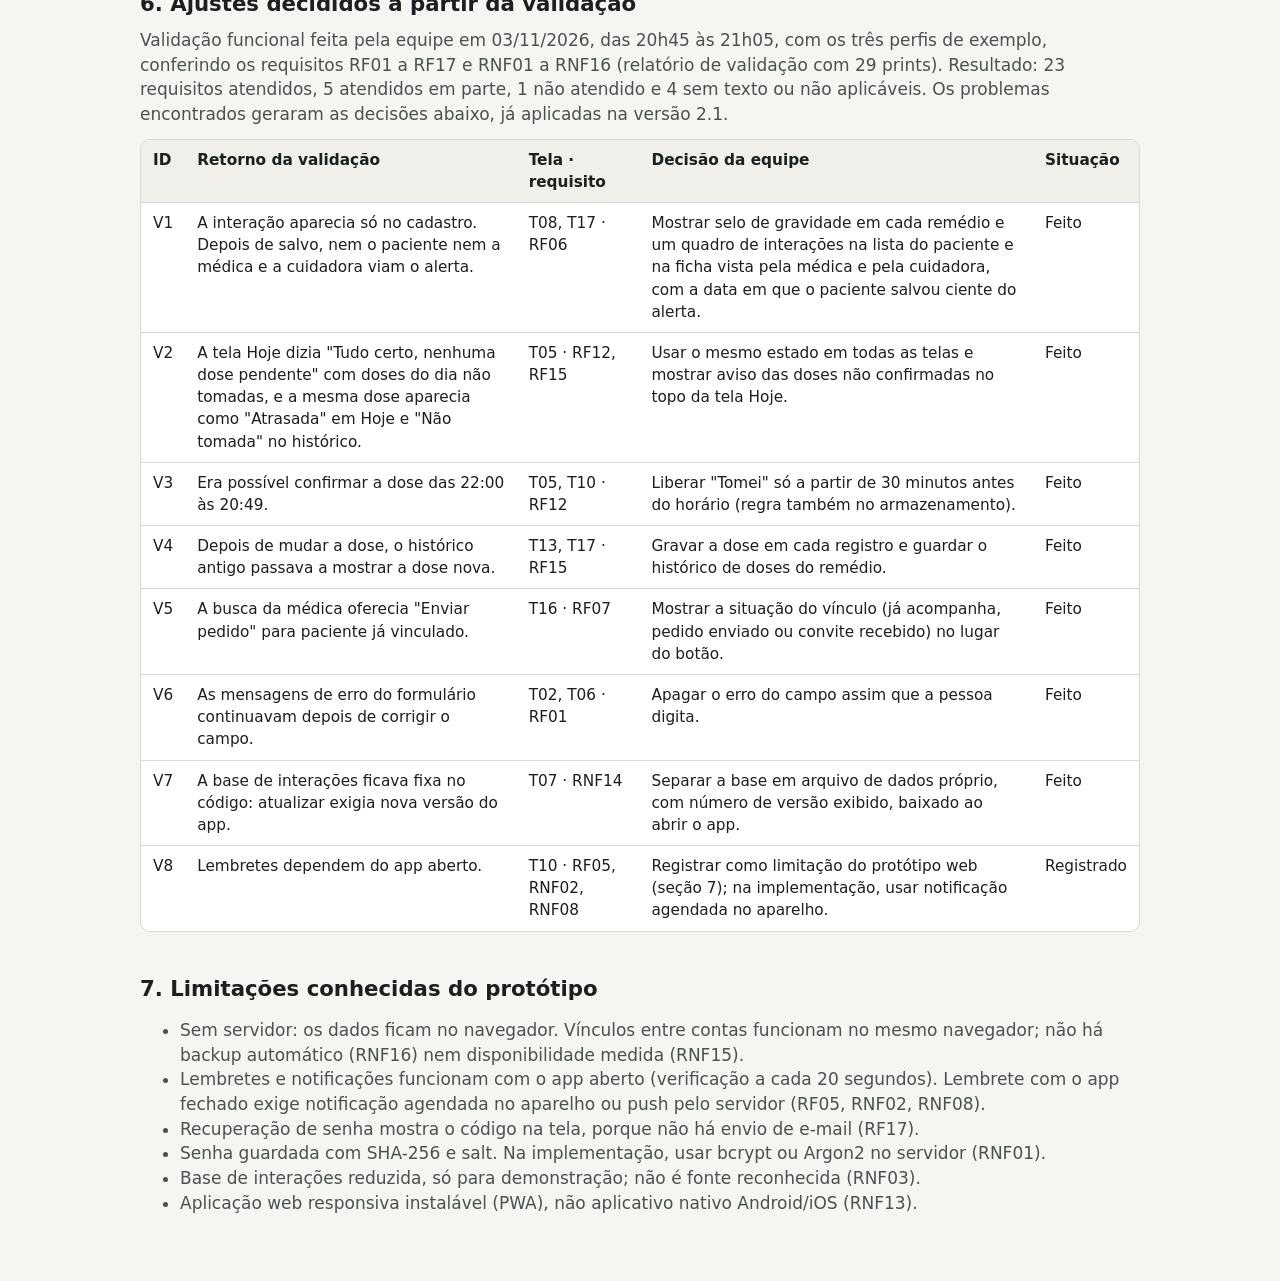
==== commit bc912b1e: "Ajustes da validação: interações visíveis, estado das doses, Tomei 30 min antes, dose no histórico, " ====
--- a/e3.html
+++ b/e3.html
@@ -37,9 +37,9 @@
   <h1>E3 · Protótipo e validação</h1>
   <p>Engenharia de Software · Sistemas de Informação · Unochapecó<br>
   Equipe: Camila Siviero, Leonardo Ribas, Eduarda Cristine Vargas, Gabriel Mezzomo Oliboni, Lucas Trentin Avila e Wellinton Davi da Costa<br>
-  Versão 2.0 · 03/11/2026</p>
+  Versão 2.1 · 03/11/2026</p>
   <div class="acoes"><a class="btn btn-primary" href="index.html?telas#/entrar">Abrir o protótipo</a><button class="btn btn-secondary" onclick="window.print()">Imprimir / salvar PDF</button></div>
-  <nav class="indice" aria-label="Seções"><a href="#prototipo">1. Protótipo</a><a href="#fluxo">2. Fluxo de navegação</a><a href="#telas">3. Telas × histórias × requisitos</a><a href="#roteiro">4. Roteiro de validação</a><a href="#registro">5. Registro da validação</a></nav>
+  <nav class="indice" aria-label="Seções"><a href="#prototipo">1. Protótipo</a><a href="#fluxo">2. Fluxo de navegação</a><a href="#telas">3. Telas × histórias × requisitos</a><a href="#roteiro">4. Roteiro de validação</a><a href="#registro">5. Registro da validação</a><a href="#ajustes">6. Ajustes decididos</a><a href="#limites">7. Limitações conhecidas</a></nav>
 </header>
 
 <h2 id="prototipo">1. Protótipo</h2>
@@ -72,7 +72,7 @@
 <div class="tbl"><table id="tab-telas"></table></div>
 <h3>Cobertura dos requisitos</h3>
 <div class="tbl"><table id="tab-req"></table></div>
-<p class="small">Requisitos de infraestrutura (RNF09 tempo de resposta, RNF13 Android/iOS, RNF14 atualizar base sem nova versão, RNF15 disponibilidade, RNF16 backup) não são verificáveis num protótipo e ficam para a implementação. RNF05 está sem texto na E2.</p>
+<p class="small">Requisitos de infraestrutura (RNF09 tempo de resposta, RNF13 Android/iOS, RNF15 disponibilidade, RNF16 backup) não são verificáveis num protótipo e ficam para a implementação. RNF05 está sem texto na E2.</p>
 
 <h2 id="roteiro">4. Roteiro de validação</h2>
 <p><b>Objetivo:</b> verificar se uma pessoa do público-alvo consegue, sem ajuda, completar os fluxos centrais e entender os alertas.</p>
@@ -109,6 +109,30 @@
 <tr><td>A2</td><td contenteditable data-k="a2a"></td><td contenteditable data-k="a2b"></td><td contenteditable data-k="a2c"></td><td contenteditable data-k="a2d"></td></tr>
 <tr><td>A3</td><td contenteditable data-k="a3a"></td><td contenteditable data-k="a3b"></td><td contenteditable data-k="a3c"></td><td contenteditable data-k="a3d"></td></tr>
 </table></div>
+
+<h2 id="ajustes">6. Ajustes decididos a partir da validação</h2>
+<p>Validação funcional feita pela equipe em 03/11/2026, das 20h45 às 21h05, com os três perfis de exemplo, conferindo os requisitos RF01 a RF17 e RNF01 a RNF16 (relatório de validação com 29 prints). Resultado: 23 requisitos atendidos, 5 atendidos em parte, 1 não atendido e 4 sem texto ou não aplicáveis. Os problemas encontrados geraram as decisões abaixo, já aplicadas na versão 2.1.</p>
+<div class="tbl"><table>
+<tr><th>ID</th><th>Retorno da validação</th><th>Tela · requisito</th><th>Decisão da equipe</th><th>Situação</th></tr>
+<tr><td>V1</td><td>A interação aparecia só no cadastro. Depois de salvo, nem o paciente nem a médica e a cuidadora viam o alerta.</td><td>T08, T17 · RF06</td><td>Mostrar selo de gravidade em cada remédio e um quadro de interações na lista do paciente e na ficha vista pela médica e pela cuidadora, com a data em que o paciente salvou ciente do alerta.</td><td>Feito</td></tr>
+<tr><td>V2</td><td>A tela Hoje dizia "Tudo certo, nenhuma dose pendente" com doses do dia não tomadas, e a mesma dose aparecia como "Atrasada" em Hoje e "Não tomada" no histórico.</td><td>T05 · RF12, RF15</td><td>Usar o mesmo estado em todas as telas e mostrar aviso das doses não confirmadas no topo da tela Hoje.</td><td>Feito</td></tr>
+<tr><td>V3</td><td>Era possível confirmar a dose das 22:00 às 20:49.</td><td>T05, T10 · RF12</td><td>Liberar "Tomei" só a partir de 30 minutos antes do horário (regra também no armazenamento).</td><td>Feito</td></tr>
+<tr><td>V4</td><td>Depois de mudar a dose, o histórico antigo passava a mostrar a dose nova.</td><td>T13, T17 · RF15</td><td>Gravar a dose em cada registro e guardar o histórico de doses do remédio.</td><td>Feito</td></tr>
+<tr><td>V5</td><td>A busca da médica oferecia "Enviar pedido" para paciente já vinculado.</td><td>T16 · RF07</td><td>Mostrar a situação do vínculo (já acompanha, pedido enviado ou convite recebido) no lugar do botão.</td><td>Feito</td></tr>
+<tr><td>V6</td><td>As mensagens de erro do formulário continuavam depois de corrigir o campo.</td><td>T02, T06 · RF01</td><td>Apagar o erro do campo assim que a pessoa digita.</td><td>Feito</td></tr>
+<tr><td>V7</td><td>A base de interações ficava fixa no código: atualizar exigia nova versão do app.</td><td>T07 · RNF14</td><td>Separar a base em arquivo de dados próprio, com número de versão exibido, baixado ao abrir o app.</td><td>Feito</td></tr>
+<tr><td>V8</td><td>Lembretes dependem do app aberto.</td><td>T10 · RF05, RNF02, RNF08</td><td>Registrar como limitação do protótipo web (seção 7); na implementação, usar notificação agendada no aparelho.</td><td>Registrado</td></tr>
+</table></div>
+
+<h2 id="limites">7. Limitações conhecidas do protótipo</h2>
+<ul>
+  <li>Sem servidor: os dados ficam no navegador. Vínculos entre contas funcionam no mesmo navegador; não há backup automático (RNF16) nem disponibilidade medida (RNF15).</li>
+  <li>Lembretes e notificações funcionam com o app aberto (verificação a cada 20 segundos). Lembrete com o app fechado exige notificação agendada no aparelho ou push pelo servidor (RF05, RNF02, RNF08).</li>
+  <li>Recuperação de senha mostra o código na tela, porque não há envio de e-mail (RF17).</li>
+  <li>Senha guardada com SHA-256 e salt. Na implementação, usar bcrypt ou Argon2 no servidor (RNF01).</li>
+  <li>Base de interações reduzida, só para demonstração; não é fonte reconhecida (RNF03).</li>
+  <li>Aplicação web responsiva instalável (PWA), não aplicativo nativo Android/iOS (RNF13).</li>
+</ul>
 </div>
 <script>
 const TELAS=[
@@ -118,8 +142,8 @@
 ["T04","Consentimento LGPD","/consentimento","1","RNF06"],
 ["T05","Hoje (doses do dia)","/hoje","11, 12","RF05, RF12"],
 ["T06","Novo remédio","/medicamentos/novo","3, 4","RF01, RF13, RNF10"],
-["T07","Alerta de interação (janela ao salvar)","/medicamentos/novo","4, 5, 14","RF06, RF13, RF14, RNF03"],
-["T08","Meus remédios","/medicamentos","3, 14","RF01, RF09"],
+["T07","Alerta de interação (janela ao salvar)","/medicamentos/novo","4, 5, 14","RF06, RF13, RF14, RNF03, RNF14"],
+["T08","Meus remédios (com interações)","/medicamentos","3, 5, 14","RF01, RF06, RF09"],
 ["T09","Editar remédio","/medicamentos","14","RF09, RF13"],
 ["T10","Lembrete (notificação e janela no horário)","/hoje","11, 12","RF05, RF12, RNF02, RNF08"],
 ["T11","Vínculos","/vinculos","7, 8, 9","RF03, RF04, RF07, RF08"],
@@ -128,11 +152,11 @@
 ["T14","Ajustes (leitura e privacidade)","/ajustes","—","RNF06, RNF11, RNF12"],
 ["T15","Meus pacientes (médica e cuidadora)","/pacientes","10, 13","RF10, RF16"],
 ["T16","Buscar paciente","/buscar","6, 8","RF07, RF08"],
-["T17","Ficha do paciente","/pacientes","10, 15","RF10, RF15, RNF07"],
+["T17","Ficha do paciente (com interações)","/pacientes","10, 15","RF06, RF10, RF15, RNF07"],
 ["T18","Aviso de dose não confirmada (na T15 e notificação)","/pacientes","13","RF16"],
 ["T19","Quem acessou meus dados","/acessos","10","RNF07"]];
 const REQ={RF01:"Manter o registro de cada medicamento",RF02:"Manter usuário",RF03:"Manter o médico responsável",RF04:"Manter o cuidador",RF05:"Notificar nos horários cadastrados",RF06:"Informar possíveis interferências",RF07:"Vincular médico responsável",RF08:"Vincular cuidador",RF09:"Atualizar informações dos medicamentos",RF10:"Médico e cuidador autorizados consultam",RF11:"Criar conta e acessar com e-mail e senha",RF12:"Registrar que tomou a dose",RF13:"Verificar interações ao cadastrar ou atualizar",RF14:"Classificar interação leve/moderada/grave",RF15:"Histórico de doses tomadas e não tomadas",RF16:"Notificar cuidador após 60 min",RF17:"Recuperar senha por e-mail",RNF01:"Senha somente com hash",RNF02:"Lembretes sem internet",RNF03:"Base de interações confiável",RNF04:"HTTPS",RNF06:"Permissão antes de usar dados de saúde",RNF07:"Log de consultas do médico/cuidador",RNF08:"Notificação com até 1 min de atraso",RNF10:"Cadastrar remédio em até 3 min",RNF11:"Aumentar a letra",RNF12:"Contraste suficiente"};
-const COMO={RNF01:"senha guardada como hash SHA-256 com salt",RNF02:"app abre sem internet (service worker); lembrete com app fechado depende de push na implementação",RNF03:"base reduzida de demonstração; produção usa base reconhecida",RNF04:"publicado em HTTPS",RNF08:"verificação a cada 20 s com o app aberto",RF17:"código de 6 dígitos com validade de 30 min (mostrado na tela no protótipo)",RF16:"aviso e notificação para a cuidadora após 60 min",RNF07:"cada abertura da ficha gera registro visível ao paciente"};
+const COMO={RNF01:"senha guardada como hash SHA-256 com salt",RNF02:"app abre sem internet (service worker); lembrete com app fechado depende de push na implementação",RNF03:"base reduzida de demonstração, com versão exibida; produção usa base reconhecida",RNF14:"base em arquivo separado (dados/interacoes.json), baixada ao abrir o app; atualizar a base não exige mudar o código",RF06:"alerta ao salvar e selo de interação na lista do paciente e na ficha do médico e do cuidador",RF12:"\"Tomei\" libera 30 min antes do horário; a dose fica gravada no registro",RNF04:"publicado em HTTPS",RNF08:"verificação a cada 20 s com o app aberto",RF17:"código de 6 dígitos com validade de 30 min (mostrado na tela no protótipo)",RF16:"aviso e notificação para a cuidadora após 60 min",RNF07:"cada abertura da ficha gera registro visível ao paciente"};
 document.getElementById("tab-telas").innerHTML="<tr><th>Tela</th><th>Nome</th><th>Endereço</th><th>Passos da história</th><th>Requisitos</th></tr>"+TELAS.map(t=>`<tr><td><b>${t[0]}</b></td><td>${t[1]}</td><td><a href="index.html?telas#${t[2]}"><code>${t[2]}</code></a></td><td>${t[3]}</td><td>${t[4]}</td></tr>`).join("");
 document.getElementById("tab-req").innerHTML="<tr><th>Requisito</th><th>Descrição</th><th>Telas</th><th>Como o protótipo atende</th></tr>"+Object.keys(REQ).map(r=>{const ts=TELAS.filter(t=>t[4].split(", ").includes(r)).map(t=>t[0]);return `<tr><td><b>${r}</b></td><td>${REQ[r]}</td><td>${ts.join(", ")}</td><td>${COMO[r]||"funcional nas telas indicadas"}</td></tr>`}).join("");
 document.getElementById("tab-res").innerHTML="<tr><th>#</th><th>Concluiu? (sim / com ajuda / não)</th><th>Tempo</th><th>Observação ou fala do participante</th></tr>"+[1,2,3,4,5,6,7,8].map(i=>`<tr><td>${i}</td><td contenteditable data-k="r${i}a"></td><td contenteditable data-k="r${i}b"></td><td contenteditable data-k="r${i}c"></td></tr>`).join("");
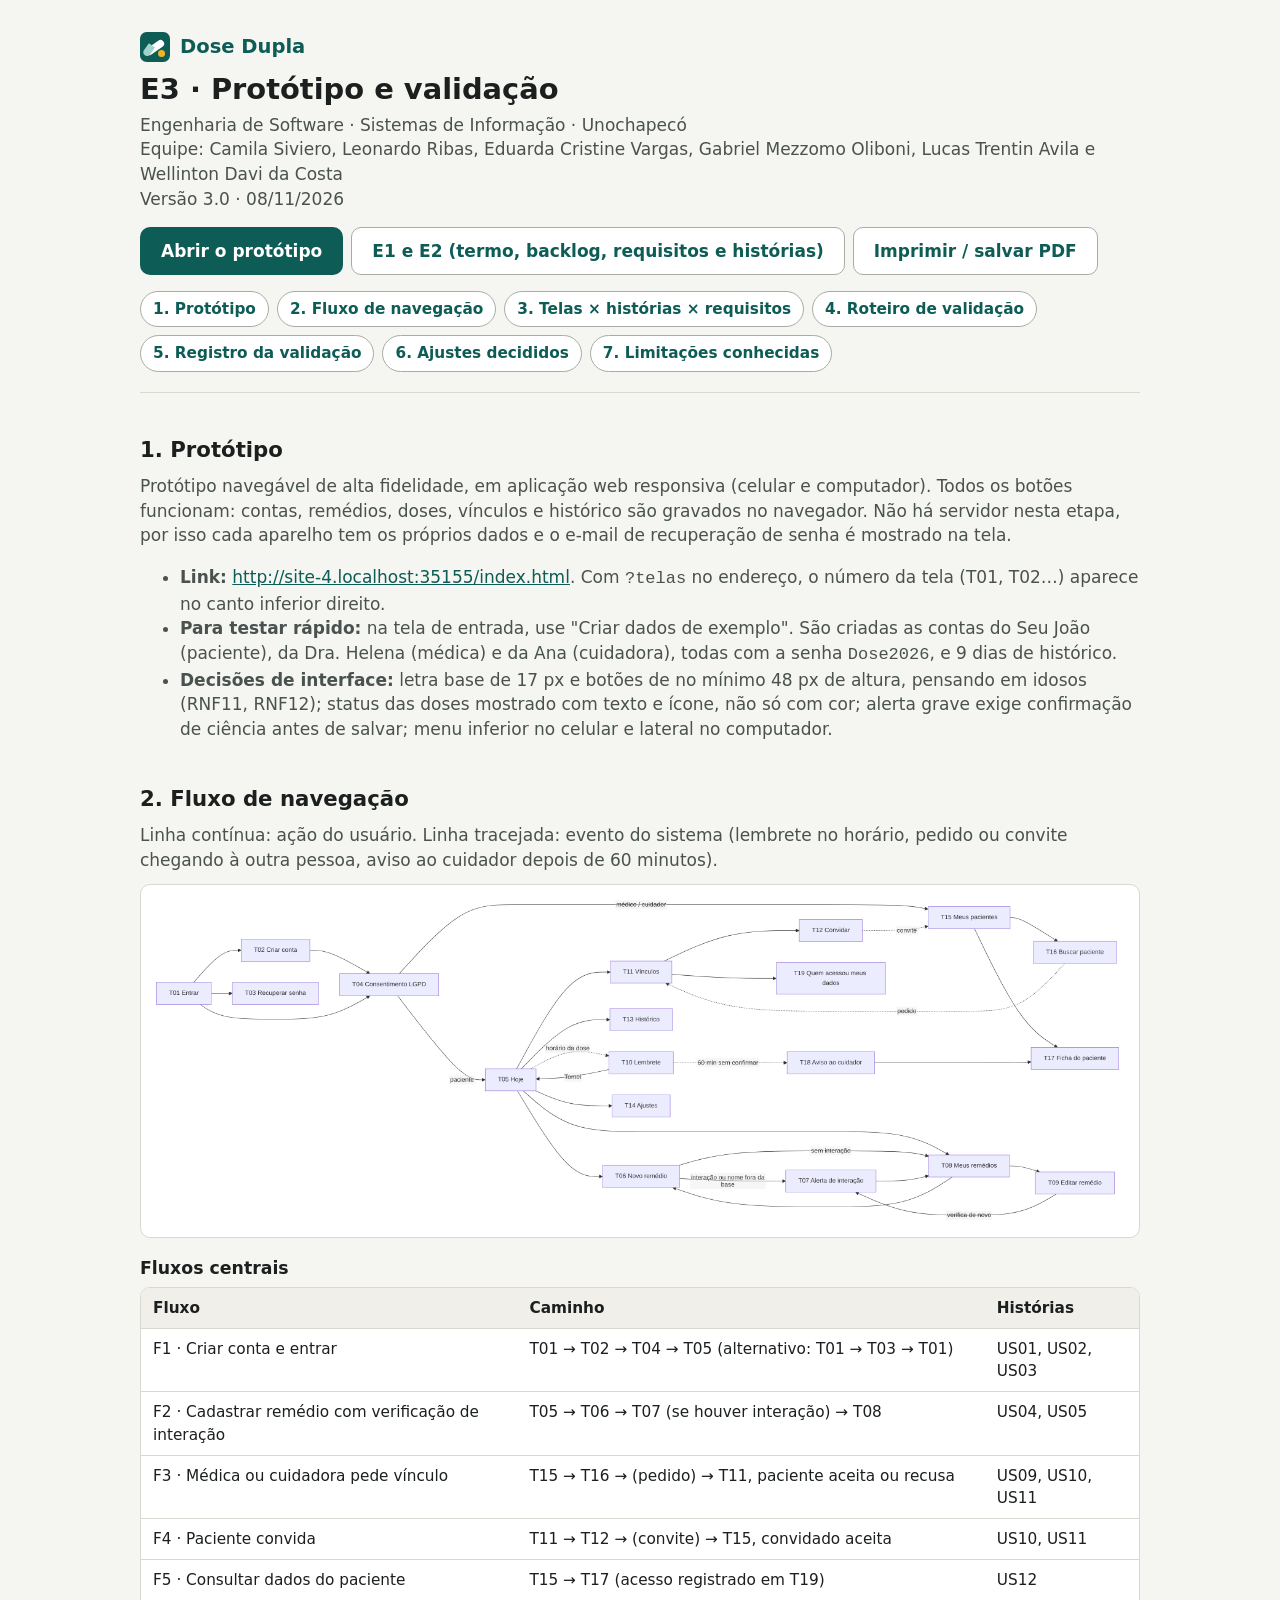
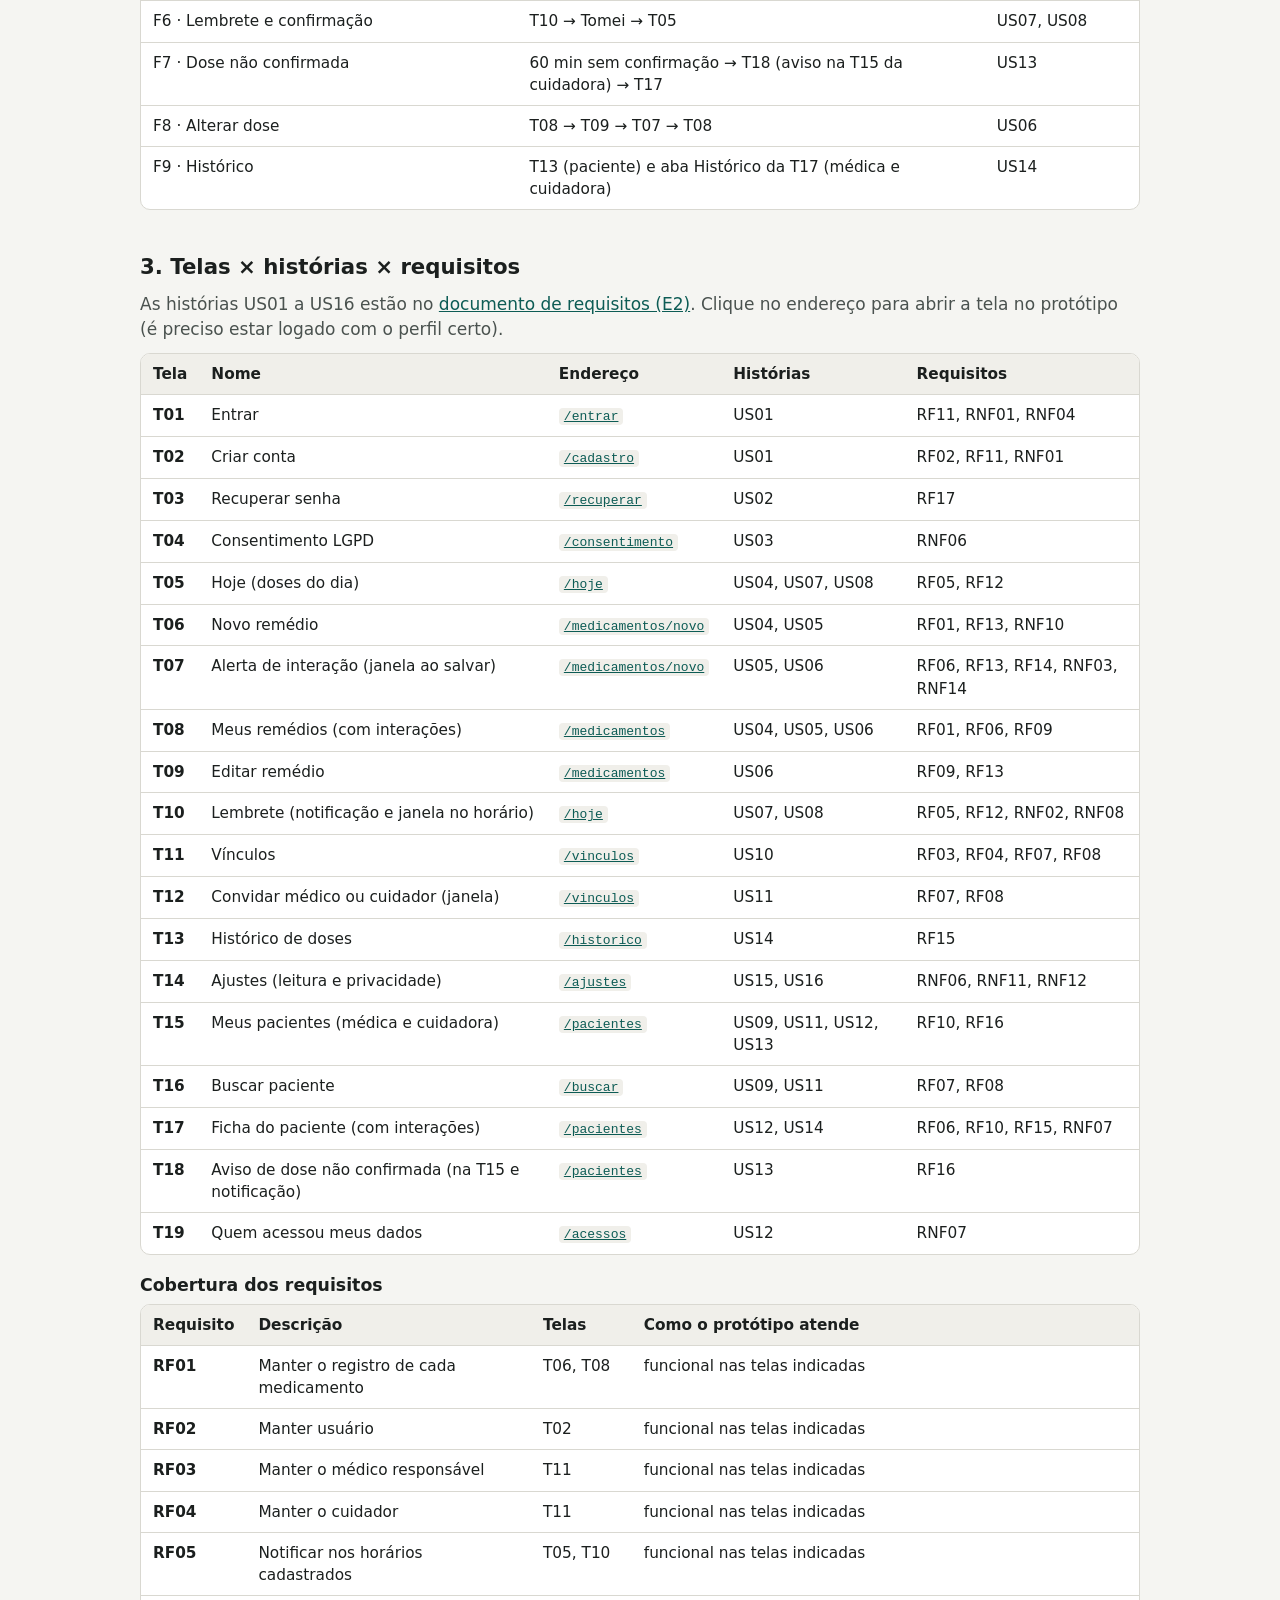
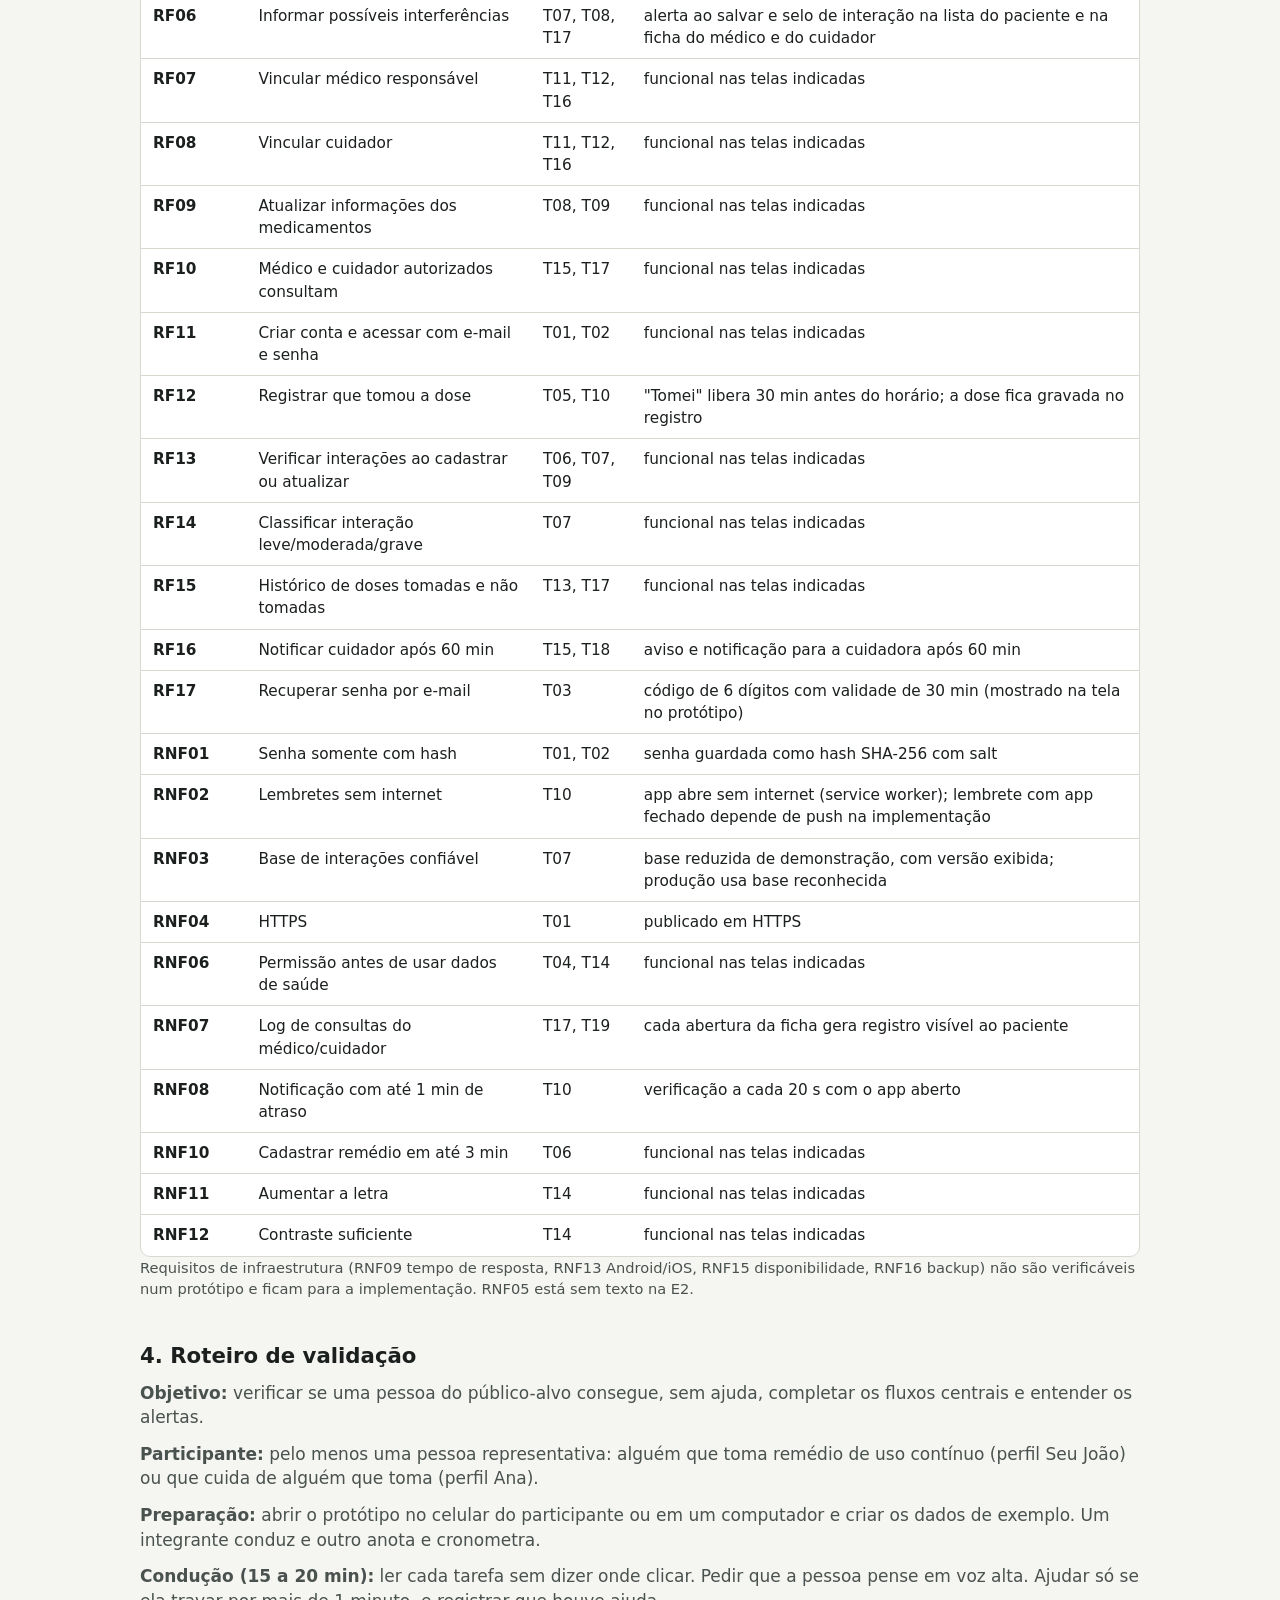
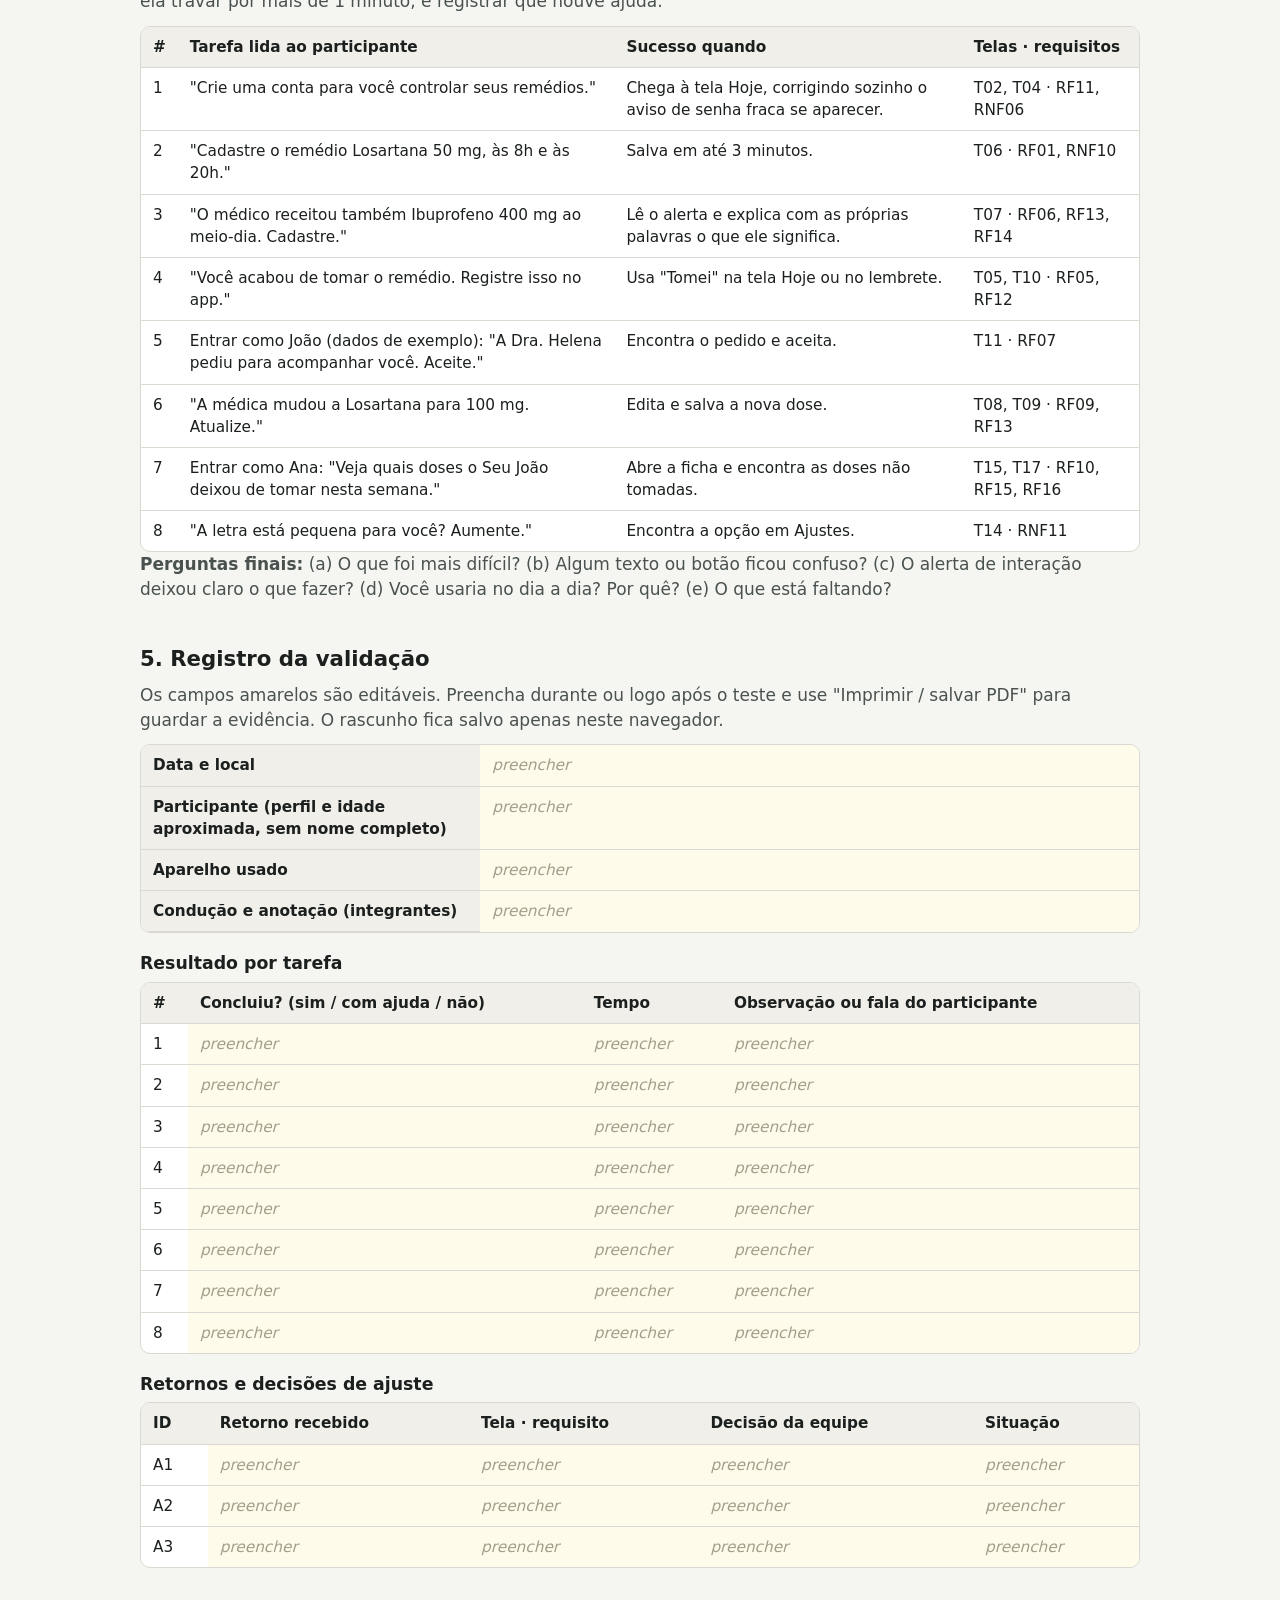
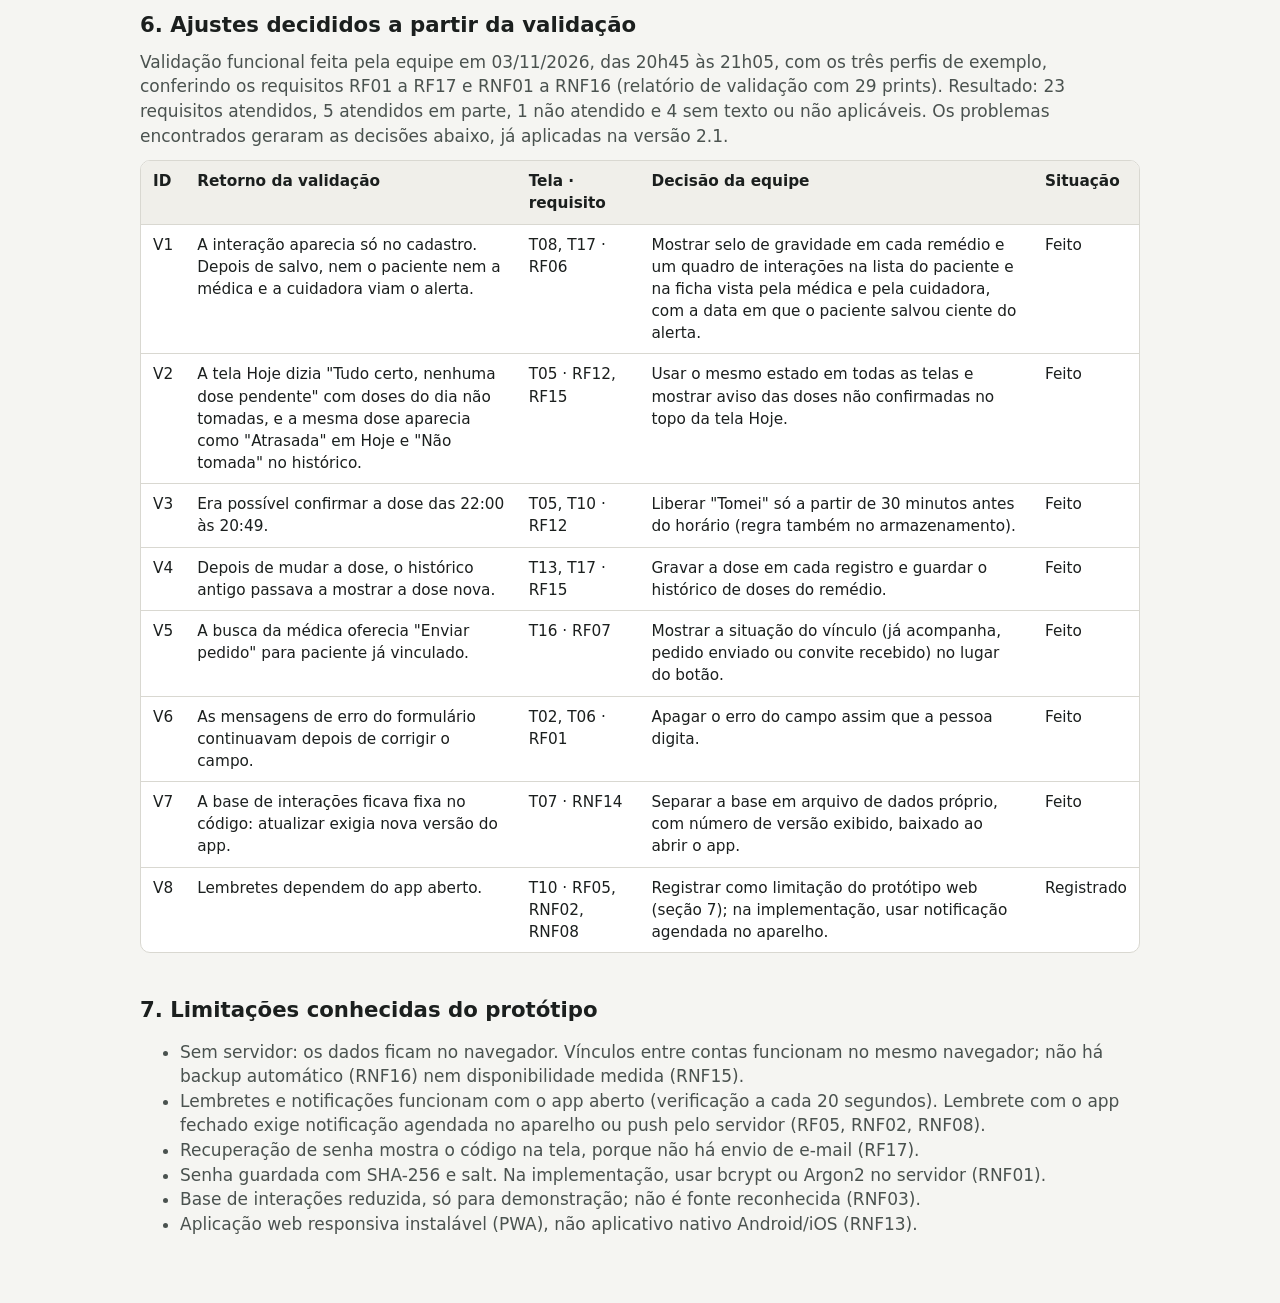
==== commit 491f5d55: "E1 e E2 completos (termo, backlog, requisitos, regras, histórias, rastreabilidade) e E3 ligada às hi" ====
--- a/e3.html
+++ b/e3.html
@@ -37,8 +37,8 @@
   <h1>E3 · Protótipo e validação</h1>
   <p>Engenharia de Software · Sistemas de Informação · Unochapecó<br>
   Equipe: Camila Siviero, Leonardo Ribas, Eduarda Cristine Vargas, Gabriel Mezzomo Oliboni, Lucas Trentin Avila e Wellinton Davi da Costa<br>
-  Versão 2.1 · 03/11/2026</p>
-  <div class="acoes"><a class="btn btn-primary" href="index.html?telas#/entrar">Abrir o protótipo</a><button class="btn btn-secondary" onclick="window.print()">Imprimir / salvar PDF</button></div>
+  Versão 3.0 · 08/11/2026</p>
+  <div class="acoes"><a class="btn btn-primary" href="index.html?telas#/entrar">Abrir o protótipo</a><a class="btn btn-secondary" href="trabalho.html">E1 e E2 (termo, backlog, requisitos e histórias)</a><button class="btn btn-secondary" onclick="window.print()">Imprimir / salvar PDF</button></div>
   <nav class="indice" aria-label="Seções"><a href="#prototipo">1. Protótipo</a><a href="#fluxo">2. Fluxo de navegação</a><a href="#telas">3. Telas × histórias × requisitos</a><a href="#roteiro">4. Roteiro de validação</a><a href="#registro">5. Registro da validação</a><a href="#ajustes">6. Ajustes decididos</a><a href="#limites">7. Limitações conhecidas</a></nav>
 </header>
 
@@ -55,20 +55,20 @@
 <div class="fluxo"><img src="fluxo.png" alt="Diagrama de navegação entre as telas T01 a T19 do Dose Dupla"></div>
 <h3>Fluxos centrais</h3>
 <div class="tbl"><table>
-<tr><th>Fluxo</th><th>Caminho</th><th>Passos da história</th></tr>
-<tr><td>F1 · Criar conta e entrar</td><td>T01 → T02 → T04 → T05 (alternativo: T01 → T03 → T01)</td><td>1, 2</td></tr>
-<tr><td>F2 · Cadastrar remédio com verificação de interação</td><td>T05 → T06 → T07 (se houver interação) → T08</td><td>3, 4, 5</td></tr>
-<tr><td>F3 · Médica ou cuidadora pede vínculo</td><td>T15 → T16 → (pedido) → T11, paciente aceita ou recusa</td><td>6, 7, 8</td></tr>
-<tr><td>F4 · Paciente convida</td><td>T11 → T12 → (convite) → T15, convidado aceita</td><td>9</td></tr>
-<tr><td>F5 · Consultar dados do paciente</td><td>T15 → T17 (acesso registrado em T19)</td><td>10</td></tr>
-<tr><td>F6 · Lembrete e confirmação</td><td>T10 → Tomei → T05</td><td>11, 12</td></tr>
-<tr><td>F7 · Dose não confirmada</td><td>60 min sem confirmação → T18 (aviso na T15 da cuidadora) → T17</td><td>13</td></tr>
-<tr><td>F8 · Alterar dose</td><td>T08 → T09 → T07 → T08</td><td>14</td></tr>
-<tr><td>F9 · Histórico</td><td>T13 (paciente) e aba Histórico da T17 (médica e cuidadora)</td><td>15</td></tr>
+<tr><th>Fluxo</th><th>Caminho</th><th>Histórias</th></tr>
+<tr><td>F1 · Criar conta e entrar</td><td>T01 → T02 → T04 → T05 (alternativo: T01 → T03 → T01)</td><td>US01, US02, US03</td></tr>
+<tr><td>F2 · Cadastrar remédio com verificação de interação</td><td>T05 → T06 → T07 (se houver interação) → T08</td><td>US04, US05</td></tr>
+<tr><td>F3 · Médica ou cuidadora pede vínculo</td><td>T15 → T16 → (pedido) → T11, paciente aceita ou recusa</td><td>US09, US10, US11</td></tr>
+<tr><td>F4 · Paciente convida</td><td>T11 → T12 → (convite) → T15, convidado aceita</td><td>US10, US11</td></tr>
+<tr><td>F5 · Consultar dados do paciente</td><td>T15 → T17 (acesso registrado em T19)</td><td>US12</td></tr>
+<tr><td>F6 · Lembrete e confirmação</td><td>T10 → Tomei → T05</td><td>US07, US08</td></tr>
+<tr><td>F7 · Dose não confirmada</td><td>60 min sem confirmação → T18 (aviso na T15 da cuidadora) → T17</td><td>US13</td></tr>
+<tr><td>F8 · Alterar dose</td><td>T08 → T09 → T07 → T08</td><td>US06</td></tr>
+<tr><td>F9 · Histórico</td><td>T13 (paciente) e aba Histórico da T17 (médica e cuidadora)</td><td>US14</td></tr>
 </table></div>
 
 <h2 id="telas">3. Telas × histórias × requisitos</h2>
-<p>Os números de história são os passos da história do Seu João (seção E2). Clique no endereço para abrir a tela no protótipo (é preciso estar logado com o perfil certo).</p>
+<p>As histórias US01 a US16 estão no <a href="trabalho.html#hist">documento de requisitos (E2)</a>. Clique no endereço para abrir a tela no protótipo (é preciso estar logado com o perfil certo).</p>
 <div class="tbl"><table id="tab-telas"></table></div>
 <h3>Cobertura dos requisitos</h3>
 <div class="tbl"><table id="tab-req"></table></div>
@@ -136,28 +136,28 @@
 </div>
 <script>
 const TELAS=[
-["T01","Entrar","/entrar","1","RF11, RNF01, RNF04"],
-["T02","Criar conta","/cadastro","1, 2","RF02, RF11, RNF01"],
-["T03","Recuperar senha","/recuperar","2","RF17"],
-["T04","Consentimento LGPD","/consentimento","1","RNF06"],
-["T05","Hoje (doses do dia)","/hoje","11, 12","RF05, RF12"],
-["T06","Novo remédio","/medicamentos/novo","3, 4","RF01, RF13, RNF10"],
-["T07","Alerta de interação (janela ao salvar)","/medicamentos/novo","4, 5, 14","RF06, RF13, RF14, RNF03, RNF14"],
-["T08","Meus remédios (com interações)","/medicamentos","3, 5, 14","RF01, RF06, RF09"],
-["T09","Editar remédio","/medicamentos","14","RF09, RF13"],
-["T10","Lembrete (notificação e janela no horário)","/hoje","11, 12","RF05, RF12, RNF02, RNF08"],
-["T11","Vínculos","/vinculos","7, 8, 9","RF03, RF04, RF07, RF08"],
-["T12","Convidar médico ou cuidador (janela)","/vinculos","9","RF07, RF08"],
-["T13","Histórico de doses","/historico","15","RF15"],
-["T14","Ajustes (leitura e privacidade)","/ajustes","—","RNF06, RNF11, RNF12"],
-["T15","Meus pacientes (médica e cuidadora)","/pacientes","10, 13","RF10, RF16"],
-["T16","Buscar paciente","/buscar","6, 8","RF07, RF08"],
-["T17","Ficha do paciente (com interações)","/pacientes","10, 15","RF06, RF10, RF15, RNF07"],
-["T18","Aviso de dose não confirmada (na T15 e notificação)","/pacientes","13","RF16"],
-["T19","Quem acessou meus dados","/acessos","10","RNF07"]];
+["T01","Entrar","/entrar","US01","RF11, RNF01, RNF04"],
+["T02","Criar conta","/cadastro","US01","RF02, RF11, RNF01"],
+["T03","Recuperar senha","/recuperar","US02","RF17"],
+["T04","Consentimento LGPD","/consentimento","US03","RNF06"],
+["T05","Hoje (doses do dia)","/hoje","US04, US07, US08","RF05, RF12"],
+["T06","Novo remédio","/medicamentos/novo","US04, US05","RF01, RF13, RNF10"],
+["T07","Alerta de interação (janela ao salvar)","/medicamentos/novo","US05, US06","RF06, RF13, RF14, RNF03, RNF14"],
+["T08","Meus remédios (com interações)","/medicamentos","US04, US05, US06","RF01, RF06, RF09"],
+["T09","Editar remédio","/medicamentos","US06","RF09, RF13"],
+["T10","Lembrete (notificação e janela no horário)","/hoje","US07, US08","RF05, RF12, RNF02, RNF08"],
+["T11","Vínculos","/vinculos","US10","RF03, RF04, RF07, RF08"],
+["T12","Convidar médico ou cuidador (janela)","/vinculos","US11","RF07, RF08"],
+["T13","Histórico de doses","/historico","US14","RF15"],
+["T14","Ajustes (leitura e privacidade)","/ajustes","US15, US16","RNF06, RNF11, RNF12"],
+["T15","Meus pacientes (médica e cuidadora)","/pacientes","US09, US11, US12, US13","RF10, RF16"],
+["T16","Buscar paciente","/buscar","US09, US11","RF07, RF08"],
+["T17","Ficha do paciente (com interações)","/pacientes","US12, US14","RF06, RF10, RF15, RNF07"],
+["T18","Aviso de dose não confirmada (na T15 e notificação)","/pacientes","US13","RF16"],
+["T19","Quem acessou meus dados","/acessos","US12","RNF07"]];
 const REQ={RF01:"Manter o registro de cada medicamento",RF02:"Manter usuário",RF03:"Manter o médico responsável",RF04:"Manter o cuidador",RF05:"Notificar nos horários cadastrados",RF06:"Informar possíveis interferências",RF07:"Vincular médico responsável",RF08:"Vincular cuidador",RF09:"Atualizar informações dos medicamentos",RF10:"Médico e cuidador autorizados consultam",RF11:"Criar conta e acessar com e-mail e senha",RF12:"Registrar que tomou a dose",RF13:"Verificar interações ao cadastrar ou atualizar",RF14:"Classificar interação leve/moderada/grave",RF15:"Histórico de doses tomadas e não tomadas",RF16:"Notificar cuidador após 60 min",RF17:"Recuperar senha por e-mail",RNF01:"Senha somente com hash",RNF02:"Lembretes sem internet",RNF03:"Base de interações confiável",RNF04:"HTTPS",RNF06:"Permissão antes de usar dados de saúde",RNF07:"Log de consultas do médico/cuidador",RNF08:"Notificação com até 1 min de atraso",RNF10:"Cadastrar remédio em até 3 min",RNF11:"Aumentar a letra",RNF12:"Contraste suficiente"};
 const COMO={RNF01:"senha guardada como hash SHA-256 com salt",RNF02:"app abre sem internet (service worker); lembrete com app fechado depende de push na implementação",RNF03:"base reduzida de demonstração, com versão exibida; produção usa base reconhecida",RNF14:"base em arquivo separado (dados/interacoes.json), baixada ao abrir o app; atualizar a base não exige mudar o código",RF06:"alerta ao salvar e selo de interação na lista do paciente e na ficha do médico e do cuidador",RF12:"\"Tomei\" libera 30 min antes do horário; a dose fica gravada no registro",RNF04:"publicado em HTTPS",RNF08:"verificação a cada 20 s com o app aberto",RF17:"código de 6 dígitos com validade de 30 min (mostrado na tela no protótipo)",RF16:"aviso e notificação para a cuidadora após 60 min",RNF07:"cada abertura da ficha gera registro visível ao paciente"};
-document.getElementById("tab-telas").innerHTML="<tr><th>Tela</th><th>Nome</th><th>Endereço</th><th>Passos da história</th><th>Requisitos</th></tr>"+TELAS.map(t=>`<tr><td><b>${t[0]}</b></td><td>${t[1]}</td><td><a href="index.html?telas#${t[2]}"><code>${t[2]}</code></a></td><td>${t[3]}</td><td>${t[4]}</td></tr>`).join("");
+document.getElementById("tab-telas").innerHTML="<tr><th>Tela</th><th>Nome</th><th>Endereço</th><th>Histórias</th><th>Requisitos</th></tr>"+TELAS.map(t=>`<tr><td><b>${t[0]}</b></td><td>${t[1]}</td><td><a href="index.html?telas#${t[2]}"><code>${t[2]}</code></a></td><td>${t[3]}</td><td>${t[4]}</td></tr>`).join("");
 document.getElementById("tab-req").innerHTML="<tr><th>Requisito</th><th>Descrição</th><th>Telas</th><th>Como o protótipo atende</th></tr>"+Object.keys(REQ).map(r=>{const ts=TELAS.filter(t=>t[4].split(", ").includes(r)).map(t=>t[0]);return `<tr><td><b>${r}</b></td><td>${REQ[r]}</td><td>${ts.join(", ")}</td><td>${COMO[r]||"funcional nas telas indicadas"}</td></tr>`}).join("");
 document.getElementById("tab-res").innerHTML="<tr><th>#</th><th>Concluiu? (sim / com ajuda / não)</th><th>Tempo</th><th>Observação ou fala do participante</th></tr>"+[1,2,3,4,5,6,7,8].map(i=>`<tr><td>${i}</td><td contenteditable data-k="r${i}a"></td><td contenteditable data-k="r${i}b"></td><td contenteditable data-k="r${i}c"></td></tr>`).join("");
 document.getElementById("link-proto").textContent=new URL("index.html",location.href).href.replace(/^file:.*/,"index.html");
